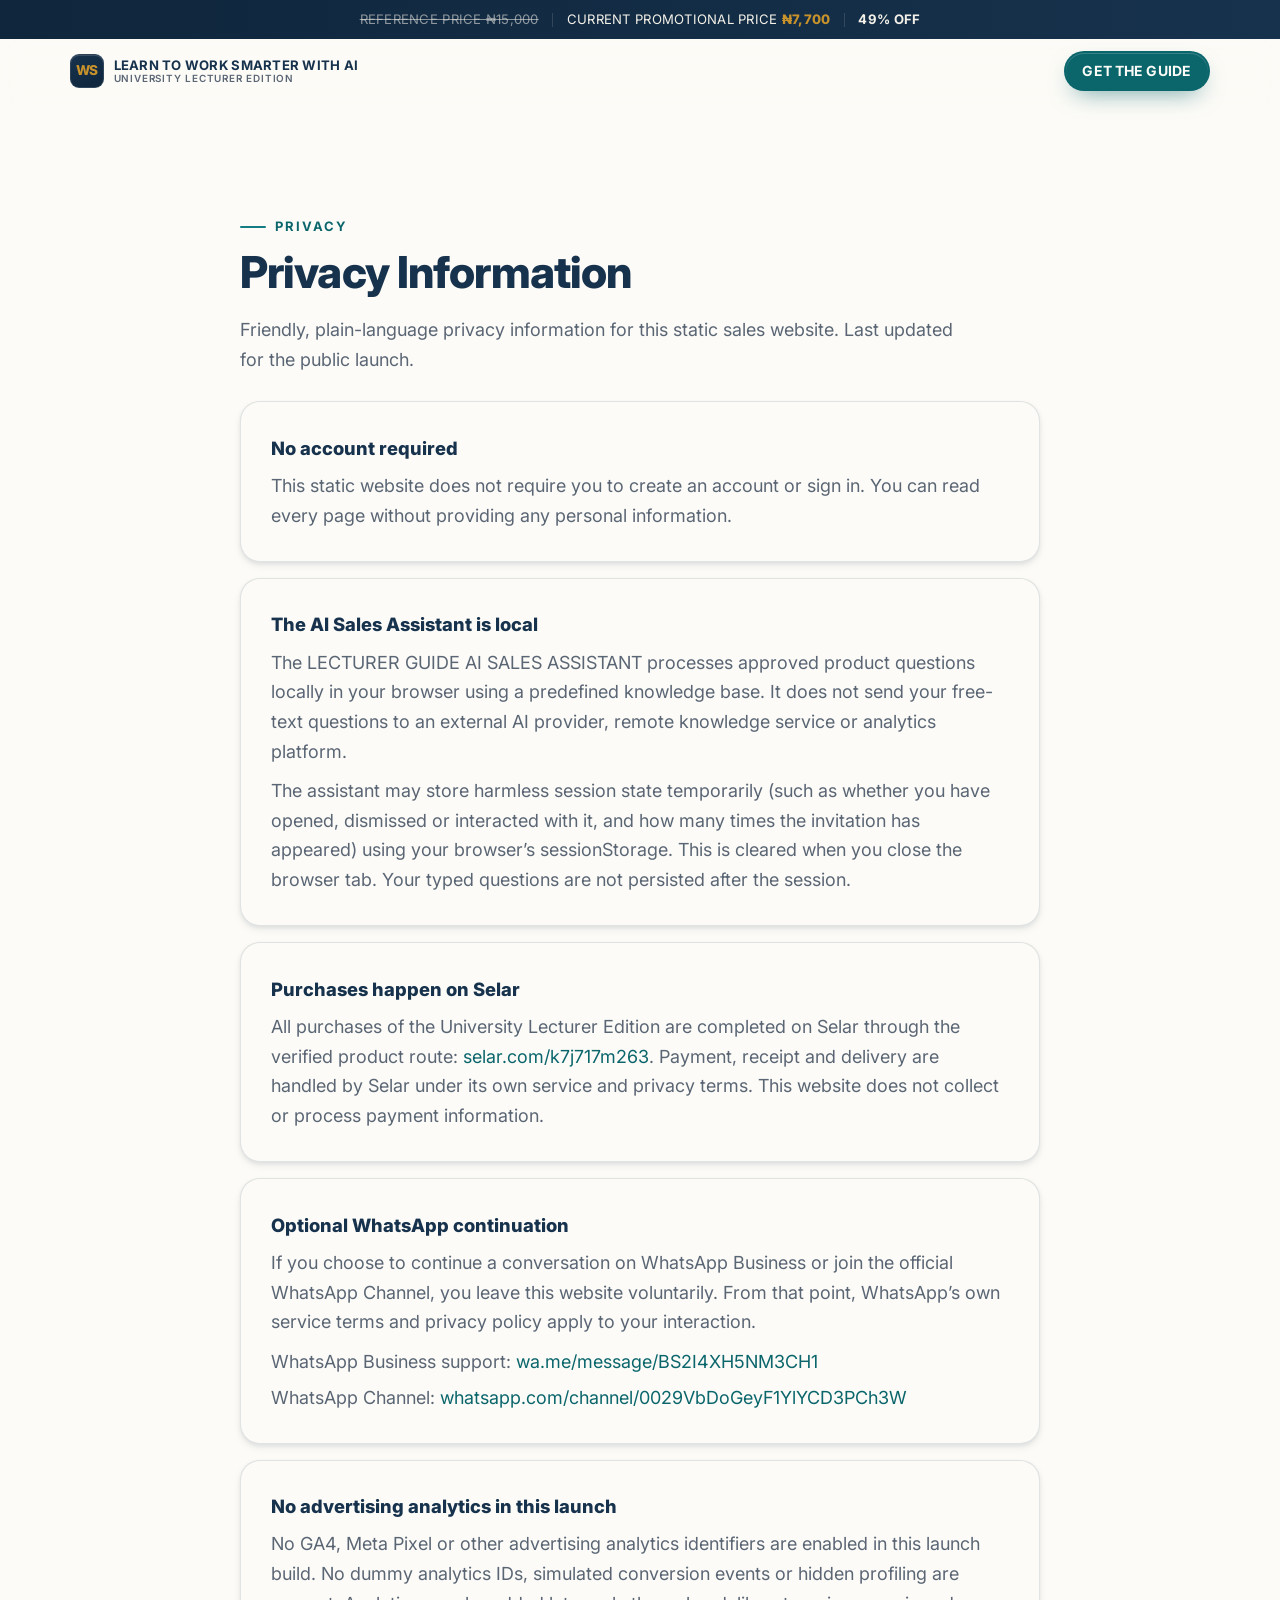
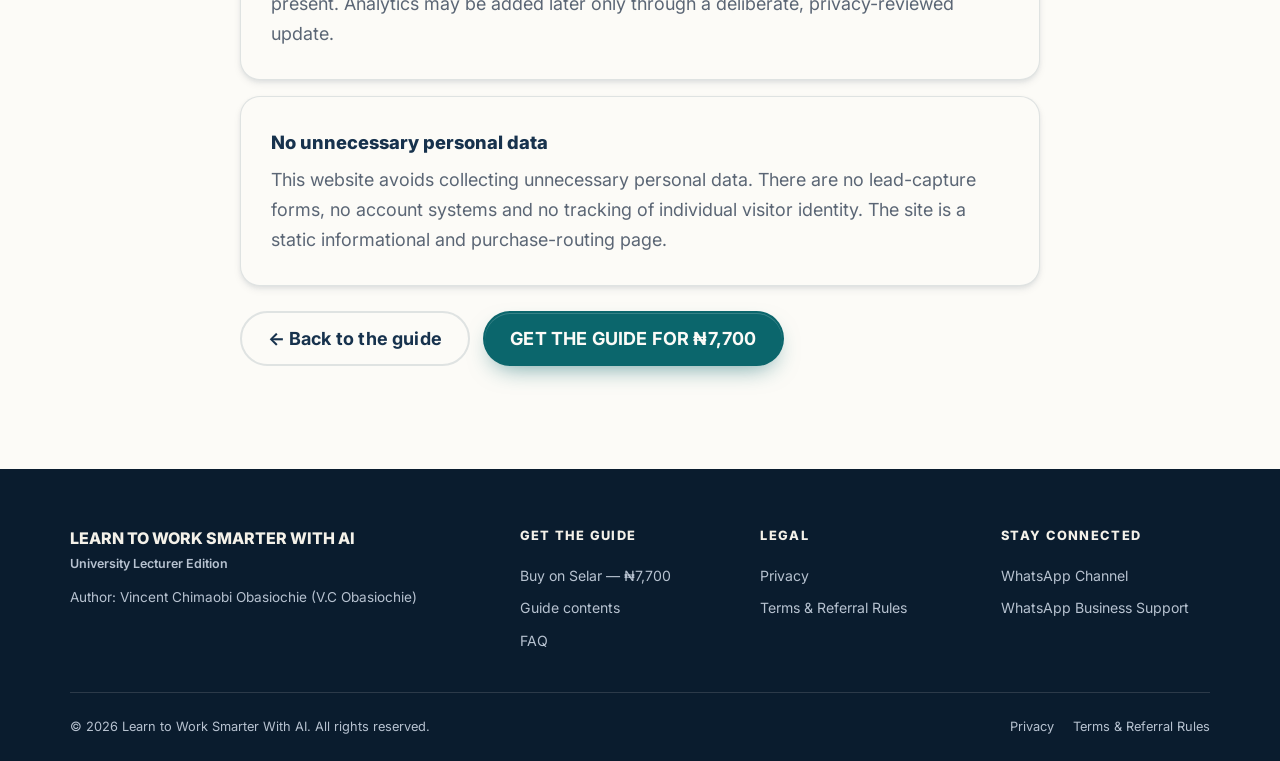
==== privacy.html @ 6c378ecd "Launch: Learn to Work Smarter With AI — University Lecturer Edition Premium, accessible, mobile-firs" ====
<!DOCTYPE html>
<html lang="en">
<head>
  <meta charset="UTF-8" />
  <meta name="viewport" content="width=device-width, initial-scale=1.0" />
  <title>Privacy | Learn to Work Smarter With AI — University Lecturer Edition</title>
  <meta name="description" content="Privacy information for the Learn to Work Smarter With AI University Lecturer Edition static sales website. No account, no advertising analytics, predefined local assistant answers." />
  <link rel="canonical" href="https://worksmarterai.github.io/privacy.html" />
  <link rel="icon" type="image/png" sizes="32x32" href="./favicon-32x32.png" />
  <link rel="apple-touch-icon" sizes="180x180" href="./apple-touch-icon.png" />
  <link rel="manifest" href="./site.webmanifest" />
  <meta name="theme-color" content="#17324D" />
  <link rel="preconnect" href="https://fonts.googleapis.com" />
  <link rel="preconnect" href="https://fonts.gstatic.com" crossorigin />
  <link href="https://fonts.googleapis.com/css2?family=Inter:wght@400;500;600;700;800;900&display=swap" rel="stylesheet" />
  <link rel="stylesheet" href="./css/styles.css" />
</head>
<body>
  <a href="#main" class="sr-only">Skip to main content</a>

  <div class="promo-bar">
    <div class="promo-bar__inner">
      <span class="promo-bar__ref">REFERENCE PRICE ₦15,000</span>
      <span class="promo-bar__sep" aria-hidden="true"></span>
      <span>CURRENT PROMOTIONAL PRICE <span class="promo-bar__now">₦7,700</span></span>
      <span class="promo-bar__sep" aria-hidden="true"></span>
      <span class="promo-bar__off">49% OFF</span>
    </div>
  </div>

  <header class="site-header" id="header">
    <div class="wrap site-header__inner">
      <a href="./index.html" class="brand" aria-label="Learn to Work Smarter With AI — home">
        <span class="brand__mark" aria-hidden="true"><span>WS</span></span>
        <span class="brand__txt"><b>LEARN TO WORK SMARTER WITH AI</b><small>University Lecturer Edition</small></span>
      </a>
      <div class="header-cta">
        <a href="https://selar.com/k7j717m263" class="btn btn--primary btn--sm" rel="noopener" target="_blank">GET THE GUIDE</a>
      </div>
    </div>
  </header>

  <main id="main" class="section">
    <div class="wrap wrap--narrow">
      <span class="eyebrow">PRIVACY</span>
      <h1 class="section-h2" style="margin-top:.6rem">Privacy Information</h1>
      <p class="section-lead">Friendly, plain-language privacy information for this static sales website. Last updated for the public launch.</p>

      <div class="frame frame--light card" style="margin-top:1.6rem">
        <h2 style="font-size:1.15rem;color:var(--c-navy);font-weight:800;margin-bottom:.5rem">No account required</h2>
        <p style="color:var(--c-muted)">This static website does not require you to create an account or sign in. You can read every page without providing any personal information.</p>
      </div>

      <div class="frame frame--light card" style="margin-top:1rem">
        <h2 style="font-size:1.15rem;color:var(--c-navy);font-weight:800;margin-bottom:.5rem">The AI Sales Assistant is local</h2>
        <p style="color:var(--c-muted)">The LECTURER GUIDE AI SALES ASSISTANT processes approved product questions locally in your browser using a predefined knowledge base. It does not send your free-text questions to an external AI provider, remote knowledge service or analytics platform.</p>
        <p style="color:var(--c-muted);margin-top:.6rem">The assistant may store harmless session state temporarily (such as whether you have opened, dismissed or interacted with it, and how many times the invitation has appeared) using your browser&rsquo;s sessionStorage. This is cleared when you close the browser tab. Your typed questions are not persisted after the session.</p>
      </div>

      <div class="frame frame--light card" style="margin-top:1rem">
        <h2 style="font-size:1.15rem;color:var(--c-navy);font-weight:800;margin-bottom:.5rem">Purchases happen on Selar</h2>
        <p style="color:var(--c-muted)">All purchases of the University Lecturer Edition are completed on Selar through the verified product route: <a href="https://selar.com/k7j717m263" target="_blank" rel="noopener">selar.com/k7j717m263</a>. Payment, receipt and delivery are handled by Selar under its own service and privacy terms. This website does not collect or process payment information.</p>
      </div>

      <div class="frame frame--light card" style="margin-top:1rem">
        <h2 style="font-size:1.15rem;color:var(--c-navy);font-weight:800;margin-bottom:.5rem">Optional WhatsApp continuation</h2>
        <p style="color:var(--c-muted)">If you choose to continue a conversation on WhatsApp Business or join the official WhatsApp Channel, you leave this website voluntarily. From that point, WhatsApp&rsquo;s own service terms and privacy policy apply to your interaction.</p>
        <ul style="margin-top:.6rem;display:grid;gap:.4rem;color:var(--c-muted)">
          <li>WhatsApp Business support: <a href="https://wa.me/message/BS2I4XH5NM3CH1" target="_blank" rel="noopener">wa.me/message/BS2I4XH5NM3CH1</a></li>
          <li>WhatsApp Channel: <a href="https://whatsapp.com/channel/0029VbDoGeyF1YlYCD3PCh3W" target="_blank" rel="noopener">whatsapp.com/channel/0029VbDoGeyF1YlYCD3PCh3W</a></li>
        </ul>
      </div>

      <div class="frame frame--light card" style="margin-top:1rem">
        <h2 style="font-size:1.15rem;color:var(--c-navy);font-weight:800;margin-bottom:.5rem">No advertising analytics in this launch</h2>
        <p style="color:var(--c-muted)">No GA4, Meta Pixel or other advertising analytics identifiers are enabled in this launch build. No dummy analytics IDs, simulated conversion events or hidden profiling are present. Analytics may be added later only through a deliberate, privacy-reviewed update.</p>
      </div>

      <div class="frame frame--light card" style="margin-top:1rem">
        <h2 style="font-size:1.15rem;color:var(--c-navy);font-weight:800;margin-bottom:.5rem">No unnecessary personal data</h2>
        <p style="color:var(--c-muted)">This website avoids collecting unnecessary personal data. There are no lead-capture forms, no account systems and no tracking of individual visitor identity. The site is a static informational and purchase-routing page.</p>
      </div>

      <div style="margin-top:1.6rem">
        <a href="./index.html" class="btn btn--ghost-light">← Back to the guide</a>
        <a href="https://selar.com/k7j717m263" class="btn btn--primary" rel="noopener" target="_blank" style="margin-left:.5rem">GET THE GUIDE FOR ₦7,700</a>
      </div>
    </div>
  </main>

  <footer class="site-footer">
    <div class="wrap">
      <div class="site-footer__grid">
        <div class="footer-col">
          <div class="footer-brand">LEARN TO WORK SMARTER WITH AI<small>University Lecturer Edition</small></div>
          <p style="margin-top:.7rem;font-size:0.85rem">Author: Vincent Chimaobi Obasiochie (V.C Obasiochie)</p>
        </div>
        <div class="footer-col">
          <h4>Get the Guide</h4>
          <a href="https://selar.com/k7j717m263" target="_blank" rel="noopener">Buy on Selar — ₦7,700</a>
          <a href="./index.html#contents">Guide contents</a>
          <a href="./index.html#faq">FAQ</a>
        </div>
        <div class="footer-col">
          <h4>Legal</h4>
          <a href="./privacy.html">Privacy</a>
          <a href="./terms.html">Terms &amp; Referral Rules</a>
        </div>
        <div class="footer-col">
          <h4>Stay Connected</h4>
          <a href="https://whatsapp.com/channel/0029VbDoGeyF1YlYCD3PCh3W" target="_blank" rel="noopener">WhatsApp Channel</a>
          <a href="https://wa.me/message/BS2I4XH5NM3CH1" target="_blank" rel="noopener">WhatsApp Business Support</a>
        </div>
      </div>
      <div class="footer-bottom">
        <span>© <span id="year">2026</span> Learn to Work Smarter With AI. All rights reserved.</span>
        <div class="footer-bottom__links">
          <a href="./privacy.html">Privacy</a>
          <a href="./terms.html">Terms &amp; Referral Rules</a>
        </div>
      </div>
    </div>
  </footer>
  <script>
    document.getElementById('year').textContent = new Date().getFullYear();
  </script>
</body>
</html>
---- css/styles.css ----
/* ==========================================================================
   LEARN TO WORK SMARTER WITH AI — University Lecturer Edition
   Advanced Styling System (locked per DOCX Sections 3-10, 36-42, 47)
   Stack: pure static CSS. No frameworks. GitHub Pages compatible.
   ========================================================================== */

/* ---------- 0. Design Tokens (locked colour + type system) ---------- */
:root{
  /* Locked colour system */
  --c-navy:        #17324D;   /* primary authority */
  --c-navy-dark:   #0F263C;   /* secondary authority */
  --c-navy-deeper: #0A1C2E;   /* deepest band */
  --c-teal:        #147D84;   /* action / accent */
  --c-teal-dark:   #0B666C;   /* primary CTA */
  --c-gold:        #C7922B;   /* value accent (restrained) */
  --c-green:       #0B7A53;   /* price / success */
  --c-warm-white:  #FCFBF7;   /* page background */
  --c-charcoal:    #1F2933;   /* body text */
  --c-red:         #B42318;   /* warning only */

  /* Derived tonal variants */
  --c-warm-50:  #FFFEFB;
  --c-warm-100: #F7F4EC;
  --c-warm-200: #EFE9DC;
  --c-warm-300: #E2D9C6;
  --c-line:     rgba(23,50,77,0.12);
  --c-line-soft:rgba(23,50,77,0.07);
  --c-muted:    #5B6675;
  --c-muted-2:  #7B8597;

  /* On-dark tokens */
  --c-on-dark:        #F4F1E9;
  --c-on-dark-muted:  #B7C2D0;
  --c-on-dark-faint:  rgba(244,241,233,0.55);
  --c-dark-line:      rgba(244,241,233,0.14);
  --c-dark-line-soft: rgba(244,241,233,0.07);

  /* Accent tokens */
  --c-teal-soft:  rgba(20,125,132,0.10);
  --c-teal-glow:  rgba(20,125,132,0.32);
  --c-gold-soft:  rgba(199,146,43,0.12);
  --c-gold-glow:  rgba(199,146,43,0.34);
  --c-green-soft: rgba(11,122,83,0.12);

  /* Typography */
  --font-sans: "Inter", "Segoe UI", system-ui, -apple-system, "Helvetica Neue", Arial, sans-serif;
  --font-serif: "Georgia", "Times New Roman", "Source Serif Pro", serif;

  /* Type scale */
  --fs-hero-h1: clamp(2.25rem, 5.4vw, 4rem);          /* 36-64px */
  --fs-section-h2: clamp(1.75rem, 3.5vw, 2.75rem);    /* 28-44px */
  --fs-h3: clamp(1.25rem, 2vw, 1.5rem);
  --fs-body: 1.0625rem;                                /* 17px mobile, 18 desktop handled per-breakpoint */
  --fs-eyebrow: 0.8125rem;
  --fs-micro: 0.75rem;

  /* Layout */
  --maxw: 1220px;
  --measure: 720px;
  --radius-sm: 8px;
  --radius: 14px;
  --radius-lg: 20px;
  --radius-xl: 28px;

  /* Shadows — layered, tinted */
  --sh-1: 0 1px 2px rgba(15,38,60,0.06), 0 1px 1px rgba(15,38,60,0.04);
  --sh-2: 0 4px 10px -2px rgba(15,38,60,0.10), 0 2px 4px rgba(15,38,60,0.06);
  --sh-3: 0 14px 36px -10px rgba(15,38,60,0.20), 0 6px 12px -6px rgba(15,38,60,0.12);
  --sh-4: 0 30px 70px -22px rgba(15,38,60,0.34), 0 12px 24px -10px rgba(15,38,60,0.16);
  --sh-product: 0 40px 80px -30px rgba(10,28,46,0.55), 0 18px 40px -18px rgba(10,28,46,0.40);

  /* Motion */
  --ease: cubic-bezier(0.22, 0.61, 0.36, 1);
  --ease-soft: cubic-bezier(0.4, 0, 0.2, 1);
  --dur: 0.34s;

  /* Z-layers */
  --z-header: 100;
  --z-mobilebar: 90;
  --z-assistant: 95;
  --z-invite: 96;
}

/* ---------- 1. Reset & base ---------- */
*,*::before,*::after{box-sizing:border-box;margin:0;padding:0}
html{scroll-behavior:smooth;-webkit-text-size-adjust:100%}
@media (prefers-reduced-motion: reduce){
  html{scroll-behavior:auto}
  *,*::before,*::after{animation-duration:0.001ms !important;animation-iteration-count:1 !important;transition-duration:0.001ms !important;scroll-behavior:auto !important}
}
body{
  font-family:var(--font-sans);
  background:var(--c-warm-white);
  color:var(--c-charcoal);
  font-size:var(--fs-body);
  line-height:1.65;
  -webkit-font-smoothing:antialiased;
  -moz-osx-font-smoothing:grayscale;
  text-rendering:optimizeLegibility;
  overflow-x:hidden;
  min-height:100vh;
  display:flex;
  flex-direction:column;
}
main{flex:1 0 auto}
img,video{max-width:100%;display:block;height:auto}
a{color:var(--c-teal-dark);text-decoration:none}
a:hover{text-decoration:underline}
button{font:inherit;cursor:pointer;color:inherit;background:none;border:none}
ul,ol{list-style:none}
:focus-visible{outline:3px solid var(--c-teal);outline-offset:3px;border-radius:4px}

/* ---------- 2. Layout primitives ---------- */
.wrap{width:100%;max-width:var(--maxw);margin-inline:auto;padding-inline:clamp(1.25rem,4vw,2.5rem)}
.wrap--narrow{max-width:880px}
.measure{max-width:var(--measure)}
.section{padding-block:clamp(3.5rem,8vw,6.5rem)}
.section--tight{padding-block:clamp(2.5rem,5vw,4rem)}
.section--dark{background:var(--c-navy);color:var(--c-on-dark)}
.section--dark-deep{background:var(--c-navy-dark);color:var(--c-on-dark)}
.section--deeper{background:linear-gradient(180deg,var(--c-navy-dark),var(--c-navy-deeper));color:var(--c-on-dark)}
.section--warm-tint{background:var(--c-warm-100)}
.section--cream{background:var(--c-warm-50)}

/* Section eyebrow + heading rhythm */
.eyebrow{
  display:inline-flex;align-items:center;gap:0.55rem;
  font-size:var(--fs-eyebrow);font-weight:700;letter-spacing:0.16em;
  text-transform:uppercase;color:var(--c-teal-dark);
}
.eyebrow::before{content:"";width:26px;height:2px;background:var(--c-teal);display:inline-block;border-radius:2px}
.section--dark .eyebrow,.section--dark-deep .eyebrow,.section--deeper .eyebrow{color:var(--c-gold)}
.section--dark .eyebrow::before,.section--dark-deep .eyebrow::before,.section--deeper .eyebrow::before{background:var(--c-gold)}
.section-h2{font-size:var(--fs-section-h2);line-height:1.14;font-weight:800;letter-spacing:-0.02em;color:var(--c-navy);margin-top:0.85rem}
.section--dark .section-h2,.section--dark-deep .section-h2,.section--deeper .section-h2{color:var(--c-on-dark)}
.section-lead{font-size:1.125rem;line-height:1.7;color:var(--c-muted);margin-top:1.1rem;max-width:var(--measure)}
.section--dark .section-lead,.section--dark-deep .section-lead,.section--deeper .section-lead{color:var(--c-on-dark-muted)}
.section-head{margin-bottom:clamp(2rem,4vw,3.25rem)}
.section-head--center{text-align:center;margin-inline:auto;max-width:760px}
.section-head--center .eyebrow::before{display:none}
.section-head--center .eyebrow{justify-content:center}

/* ---------- 3. Badge system (Section 7) ---------- */
.badge{
  display:inline-flex;align-items:center;gap:0.4rem;
  padding:0.32rem 0.7rem;border-radius:999px;
  font-size:var(--fs-micro);font-weight:700;letter-spacing:0.06em;text-transform:uppercase;
  border:1px solid transparent;line-height:1;white-space:nowrap;
}
.badge--authority{background:var(--c-navy);color:var(--c-on-dark);border-color:rgba(244,241,233,0.18)}
.badge--teal{background:var(--c-teal-soft);color:var(--c-teal-dark);border-color:rgba(20,125,132,0.28)}
.badge--gold{background:var(--c-gold-soft);color:#8C6315;border-color:rgba(199,146,43,0.36)}
.badge--success{background:var(--c-green-soft);color:var(--c-green);border-color:rgba(11,122,83,0.32)}
.badge--neutral{background:var(--c-warm-100);color:var(--c-navy);border-color:var(--c-line)}
.badge--ghost-dark{background:transparent;color:var(--c-on-dark);border-color:var(--c-dark-line)}
/* Subtle backlight hover for interactive badges */
.badge--hover{transition:transform var(--dur) var(--ease),box-shadow var(--dur) var(--ease),border-color var(--dur) var(--ease)}
.badge--hover:hover{transform:translateY(-1px);box-shadow:0 0 0 3px var(--c-teal-soft),0 6px 16px -6px var(--c-teal-glow)}

/* ---------- 4. Frame & card system (Section 8) ---------- */
.frame{border-radius:var(--radius-lg);position:relative;background:var(--c-warm-white)}
/* A. Premium light frame */
.frame--light{border:1px solid var(--c-line);box-shadow:var(--sh-2);background:var(--c-warm-white)}
/* B. Dark authority frame */
.frame--dark{background:linear-gradient(160deg,var(--c-navy),var(--c-navy-dark));color:var(--c-on-dark);border:1px solid rgba(244,241,233,0.10);box-shadow:var(--sh-3)}
.frame--dark .eyebrow{color:var(--c-gold)}
.frame--dark .eyebrow::before{background:var(--c-gold)}
/* C. Workflow frame */
.frame--workflow{background:var(--c-warm-50);border:1px solid var(--c-line);box-shadow:var(--sh-1)}
/* D. Value frame */
.frame--value{background:linear-gradient(180deg,var(--c-warm-white),var(--c-warm-100));border:1px solid rgba(199,146,43,0.22);box-shadow:var(--sh-2)}
/* E. Success / price frame */
.frame--price{background:var(--c-warm-white);border:1px solid var(--c-line);box-shadow:var(--sh-3)}

.card{padding:clamp(1.4rem,2.4vw,1.9rem);border-radius:var(--radius-lg);height:100%}
.card--tight{padding:1.2rem}

/* Frame backlight hover (premium, hierarchical — not applied to every card) */
.frame--hover{transition:transform var(--dur) var(--ease),box-shadow var(--dur) var(--ease),border-color var(--dur) var(--ease)}
.frame--hover::before{
  content:"";position:absolute;inset:-1px;border-radius:inherit;
  background:radial-gradient(420px circle at var(--mx,50%) var(--my,0%),var(--c-teal-glow),transparent 60%);
  opacity:0;transition:opacity var(--dur) var(--ease);pointer-events:none;z-index:0;
}
.frame--hover:hover{transform:translateY(-3px);box-shadow:var(--sh-4);border-color:rgba(20,125,132,0.34)}
.frame--hover:hover::before{opacity:0.5}
.frame--hover > *{position:relative;z-index:1}
.frame--hover.frame--value::before{background:radial-gradient(420px circle at var(--mx,50%) var(--my,0%),var(--c-gold-glow),transparent 60%)}
.frame--hover.frame--value:hover{border-color:rgba(199,146,43,0.42)}

/* ---------- 5. CTA / button system (Section 36) ---------- */
.btn{
  display:inline-flex;align-items:center;justify-content:center;gap:0.55rem;
  font-weight:700;letter-spacing:0.01em;text-align:center;
  padding:0.92rem 1.6rem;border-radius:999px;
  border:2px solid transparent;cursor:pointer;
  transition:transform var(--dur) var(--ease),box-shadow var(--dur) var(--ease),background var(--dur) var(--ease),border-color var(--dur) var(--ease),color var(--dur) var(--ease);
  min-height:48px;line-height:1.2;text-decoration:none;
}
.btn:active{transform:translateY(1px)}
.btn--primary{background:var(--c-teal-dark);color:var(--c-warm-white);box-shadow:0 10px 24px -10px rgba(11,102,108,0.65),inset 0 1px 0 rgba(255,255,255,0.18)}
.btn--primary:hover{background:#0a5760;transform:translateY(-2px);box-shadow:0 16px 34px -12px rgba(11,102,108,0.72),0 0 0 4px var(--c-teal-soft);text-decoration:none}
.btn--primary:focus-visible{outline:3px solid var(--c-gold);outline-offset:3px}
.btn--gold{background:var(--c-gold);color:#2a1e05;box-shadow:0 10px 24px -10px rgba(199,146,43,0.55)}
.btn--gold:hover{background:#b5821d;transform:translateY(-2px);box-shadow:0 16px 34px -12px rgba(199,146,43,0.6);text-decoration:none}
.btn--ghost-light{background:transparent;color:var(--c-navy);border-color:var(--c-line)}
.btn--ghost-light:hover{border-color:var(--c-teal);color:var(--c-teal-dark);background:var(--c-teal-soft);text-decoration:none}
.btn--ghost-dark{background:rgba(244,241,233,0.06);color:var(--c-on-dark);border-color:var(--c-dark-line)}
.btn--ghost-dark:hover{background:rgba(244,241,233,0.12);border-color:var(--c-gold);color:var(--c-gold);text-decoration:none}
.btn--whatsapp{background:#0B7A53;color:#fff}
.btn--whatsapp:hover{background:#0a6646;transform:translateY(-2px);box-shadow:0 16px 34px -12px rgba(11,122,83,0.55);text-decoration:none}
.btn--block{display:flex;width:100%}
.btn--lg{padding:1.05rem 1.9rem;min-height:54px;font-size:1.0625rem}
.btn--sm{padding:0.6rem 1.05rem;min-height:40px;font-size:0.875rem}
.btn:disabled,.btn--disabled{opacity:0.55;cursor:not-allowed;pointer-events:none}
.btn .icon{width:18px;height:18px;flex:none}

/* Text link */
.tlink{color:var(--c-teal-dark);font-weight:600;border-bottom:1px solid rgba(11,102,108,0.32);padding-bottom:1px;transition:border-color var(--dur) var(--ease),color var(--dur) var(--ease)}
.tlink:hover{color:var(--c-navy);border-color:var(--c-teal);text-decoration:none}

/* ---------- 6. Hanging retail sale tag (Section 7 / 12 / 29 — 49% OFF ONLY) ---------- */
.sale-tag{
  position:relative;display:inline-flex;flex-direction:column;align-items:center;justify-content:center;
  width:84px;height:96px;
  background:linear-gradient(160deg,#cf2b2b,#B42318);
  color:#fff;font-weight:800;
  clip-path:polygon(50% 0,100% 0,100% 100%,50% 88%,0 100%,0 0);
  box-shadow:0 14px 30px -12px rgba(180,35,24,0.6),inset 0 1px 0 rgba(255,255,255,0.22);
  text-align:center;
}
.sale-tag::before{
  content:"";position:absolute;top:9px;left:50%;transform:translateX(-50%);
  width:11px;height:11px;border-radius:50%;background:var(--c-warm-white);
  box-shadow:inset 0 0 0 2px rgba(180,35,24,0.55);
}
.sale-tag__small{font-size:0.62rem;letter-spacing:0.14em;text-transform:uppercase;opacity:0.92;margin-top:0.7rem}
.sale-tag__big{font-size:1.55rem;line-height:1;letter-spacing:-0.02em;margin-top:1px}
.sale-tag--lg{width:104px;height:118px}
.sale-tag--lg .sale-tag__big{font-size:1.95rem}
.sale-tag--lg .sale-tag__small{font-size:0.7rem}

/* ---------- 7. Price treatment ---------- */
.price{display:flex;align-items:baseline;gap:0.6rem;flex-wrap:wrap}
.price__ref{color:var(--c-muted-2);text-decoration:line-through;text-decoration-thickness:2px;font-size:1.05rem;font-weight:600}
.price__now{font-size:clamp(2rem,4.2vw,2.75rem);font-weight:800;color:var(--c-navy);letter-spacing:-0.02em;line-height:1}
.price__now--green{color:var(--c-green)}
.price__note{font-size:0.85rem;color:var(--c-muted)}

/* ---------- 8. Header / sticky nav (Section 13) ---------- */
.site-header{
  position:sticky;top:0;z-index:var(--z-header);
  background:rgba(252,251,247,0.82);
  backdrop-filter:saturate(150%) blur(12px);
  -webkit-backdrop-filter:saturate(150%) blur(12px);
  border-bottom:1px solid transparent;
  transition:border-color var(--dur) var(--ease),background var(--dur) var(--ease),box-shadow var(--dur) var(--ease);
}
.site-header.is-scrolled{border-color:var(--c-line);box-shadow:0 6px 24px -16px rgba(15,38,60,0.4)}
.site-header__inner{display:flex;align-items:center;justify-content:space-between;gap:1rem;height:64px}
.brand{display:flex;align-items:center;gap:0.6rem;font-weight:800;letter-spacing:-0.01em;color:var(--c-navy);font-size:0.98rem;line-height:1.15}
.brand:hover{text-decoration:none}
.brand__mark{
  width:34px;height:34px;border-radius:9px;flex:none;
  background:linear-gradient(150deg,var(--c-navy),var(--c-navy-dark));
  display:grid;place-items:center;color:var(--c-gold);font-weight:800;font-size:0.85rem;
  box-shadow:inset 0 1px 0 rgba(244,241,233,0.16);
  border:1px solid rgba(244,241,233,0.12);
}
.brand__mark span{display:block}
.brand__txt{display:flex;flex-direction:column}
.brand__txt b{font-size:0.82rem;letter-spacing:0.02em}
.brand__txt small{font-size:0.62rem;color:var(--c-muted);font-weight:600;letter-spacing:0.08em;text-transform:uppercase}
.nav{display:none;align-items:center;gap:0.35rem}
.nav a{padding:0.5rem 0.7rem;border-radius:8px;font-size:0.9rem;font-weight:600;color:var(--c-navy);transition:background var(--dur) var(--ease),color var(--dur) var(--ease)}
.nav a:hover{background:var(--c-teal-soft);color:var(--c-teal-dark);text-decoration:none}
.header-cta{display:flex;align-items:center;gap:0.5rem}
.menu-btn{display:inline-flex;align-items:center;justify-content:center;width:42px;height:42px;border-radius:10px;border:1px solid var(--c-line);background:var(--c-warm-white);color:var(--c-navy)}
.menu-btn:hover{border-color:var(--c-teal);color:var(--c-teal-dark)}
.menu-btn[aria-expanded="true"]{background:var(--c-navy);color:var(--c-warm-white);border-color:var(--c-navy)}

/* Mobile drawer */
.mobile-nav{position:fixed;inset:0;z-index:120;display:none}
.mobile-nav[data-open="true"]{display:block}
.mobile-nav__backdrop{position:absolute;inset:0;background:rgba(10,28,46,0.55);backdrop-filter:blur(2px);animation:fade 0.25s var(--ease)}
.mobile-nav__panel{position:absolute;top:0;right:0;bottom:0;width:min(82vw,360px);background:var(--c-warm-white);box-shadow:var(--sh-4);padding:1.25rem;display:flex;flex-direction:column;gap:0.4rem;animation:slideIn 0.3s var(--ease);overflow-y:auto}
.mobile-nav__head{display:flex;align-items:center;justify-content:space-between;margin-bottom:0.6rem}
.mobile-nav a{padding:0.85rem 0.8rem;border-radius:10px;font-weight:600;color:var(--c-navy);border-bottom:1px solid var(--c-line-soft)}
.mobile-nav a:hover{background:var(--c-teal-soft);color:var(--c-teal-dark);text-decoration:none}
.mobile-nav .btn{margin-top:0.8rem}
@keyframes fade{from{opacity:0}to{opacity:1}}
@keyframes slideIn{from{transform:translateX(20px);opacity:0}to{transform:translateX(0);opacity:1}}

/* ---------- 9. Promotional utility bar (Section 12) ---------- */
.promo-bar{background:linear-gradient(90deg,var(--c-navy-dark),var(--c-navy));color:var(--c-on-dark)}
.promo-bar__inner{display:flex;align-items:center;justify-content:center;gap:0.85rem;flex-wrap:wrap;padding:0.55rem 1rem;font-size:0.82rem;letter-spacing:0.02em}
.promo-bar__ref{color:var(--c-on-dark-faint);text-decoration:line-through}
.promo-bar__now{color:var(--c-gold);font-weight:800}
.promo-bar__sep{width:1px;height:14px;background:var(--c-dark-line)}
.promo-bar__off{color:var(--c-on-dark);font-weight:700}

/* ---------- 10. Hero (Section 11) ---------- */
.hero{position:relative;overflow:hidden;background:var(--c-warm-white)}
.hero::before{
  content:"";position:absolute;inset:0;z-index:0;
  background:
    radial-gradient(680px 420px at 78% 8%,rgba(20,125,132,0.12),transparent 70%),
    radial-gradient(560px 380px at 8% 24%,rgba(199,146,43,0.08),transparent 70%);
}
.hero__grid{position:relative;z-index:1;display:grid;grid-template-columns:1fr;gap:clamp(2rem,4vw,3rem);align-items:center;padding-block:clamp(2.5rem,5vw,4.5rem)}
.hero__copy .eyebrow{color:var(--c-teal-dark)}
.hero__h1{font-size:var(--fs-hero-h1);line-height:1.06;font-weight:800;letter-spacing:-0.025em;color:var(--c-navy);margin-top:0.9rem}
.hero__commercial{font-size:clamp(1.15rem,2.2vw,1.55rem);line-height:1.35;font-weight:700;color:var(--c-teal-dark);margin-top:1rem;letter-spacing:-0.01em;max-width:34ch}
.hero__body{margin-top:1.15rem;font-size:1.0625rem;line-height:1.7;color:var(--c-muted);max-width:60ch}
.hero__control{margin-top:1.1rem;display:inline-flex;align-items:center;gap:0.5rem;padding:0.5rem 0.95rem;border:1px solid var(--c-line);background:var(--c-warm-50);border-radius:999px;font-size:0.85rem;font-weight:700;letter-spacing:0.06em;text-transform:uppercase;color:var(--c-navy)}
.hero__control .dot{width:8px;height:8px;border-radius:50%;background:var(--c-teal);box-shadow:0 0 0 3px var(--c-teal-soft)}
.hero__cta-row{display:flex;flex-wrap:wrap;gap:0.75rem;margin-top:1.5rem}
.hero__microcopy{margin-top:1rem;font-size:0.86rem;color:var(--c-muted-2);max-width:50ch;line-height:1.55}
.hero__proof{margin-top:1.6rem;display:flex;flex-wrap:wrap;gap:0.4rem 0.5rem;align-items:center}
.proof-chip{
  display:inline-flex;align-items:center;gap:0.4rem;padding:0.4rem 0.7rem;border-radius:8px;
  background:var(--c-warm-100);border:1px solid var(--c-line);font-size:0.78rem;font-weight:700;color:var(--c-navy);letter-spacing:0.01em
}
.proof-chip b{color:var(--c-teal-dark)}
.hero__price-row{margin-top:1.7rem;display:flex;align-items:center;gap:1rem;flex-wrap:wrap}
.hero__channel{margin-top:1.2rem;display:inline-flex;align-items:center;gap:0.5rem;font-size:0.92rem;font-weight:600;color:var(--c-green)}
.hero__channel a{color:var(--c-green);border-bottom:1px solid rgba(11,122,83,0.3)}
.hero__channel a:hover{color:#0a6646;text-decoration:none}

/* Hero visual / product mockup frame */
.hero__visual{position:relative;display:grid;place-items:center}
.product-stage{position:relative;width:100%;max-width:460px;margin-inline:auto}
.product-stage__glow{position:absolute;inset:-8% -4%;background:radial-gradient(closest-side,rgba(20,125,132,0.22),transparent 72%);filter:blur(6px);z-index:0}
.product-stage__frame{position:relative;z-index:1;border-radius:var(--radius-xl);overflow:hidden;background:linear-gradient(160deg,var(--c-navy),var(--c-navy-dark));padding:14px;box-shadow:var(--sh-product);border:1px solid rgba(244,241,233,0.10)}
.product-stage__frame img{width:100%;border-radius:var(--radius-lg);display:block}
.product-stage__tag{position:absolute;top:-14px;right:-10px;z-index:3;transform:rotate(8deg)}
.product-stage__badge{position:absolute;left:-12px;bottom:18px;z-index:3}

/* ---------- 11. Recognition / workload (Section 14) ---------- */
.recog-list{display:grid;grid-template-columns:1fr;gap:0.9rem;margin-top:1.5rem}
.recog-item{display:grid;grid-template-columns:auto 1fr;gap:0.9rem;align-items:start;padding:1.1rem 1.15rem;border-radius:var(--radius);background:var(--c-warm-white);border:1px solid var(--c-line);box-shadow:var(--sh-1)}
.recog-item__icon{width:38px;height:38px;border-radius:10px;background:var(--c-teal-soft);color:var(--c-teal-dark);display:grid;place-items:center;flex:none;border:1px solid rgba(20,125,132,0.22)}
.recog-item__icon svg{width:20px;height:20px}
.recog-item h3{font-size:1rem;font-weight:700;color:var(--c-navy)}
.recog-item p{font-size:0.9rem;color:var(--c-muted);margin-top:0.2rem;line-height:1.55}
.recog-item__arrow{font-size:0.82rem;font-weight:700;color:var(--c-teal-dark);margin-top:0.4rem}
.recog-cta{margin-top:1.6rem;padding:1.3rem 1.4rem;border-radius:var(--radius-lg);background:linear-gradient(120deg,var(--c-teal-soft),transparent);border:1px solid rgba(20,125,132,0.24);font-weight:700;color:var(--c-navy);font-size:1.05rem}

/* ---------- 12. Working method / 7-step (Section 17) ---------- */
.method-rail{display:grid;grid-template-columns:1fr;gap:0.8rem;margin-top:1.6rem;counter-reset:step}
.method-step{position:relative;padding:1.15rem 1.2rem 1.15rem 3.4rem;border-radius:var(--radius);background:var(--c-warm-white);border:1px solid var(--c-line);box-shadow:var(--sh-1)}
.method-step::before{counter-increment:step;content:counter(step,decimal-leading-zero);position:absolute;left:1rem;top:1.05rem;font-size:0.82rem;font-weight:800;color:var(--c-teal-dark);letter-spacing:0.04em}
.method-step h3{font-size:0.98rem;font-weight:800;color:var(--c-navy);text-transform:uppercase;letter-spacing:0.04em}
.method-step p{font-size:0.9rem;color:var(--c-muted);margin-top:0.25rem;line-height:1.55}
.method-step--human{border-color:rgba(11,122,83,0.34);background:linear-gradient(160deg,#f4fbf7,var(--c-warm-white))}
.method-step--human::before{color:var(--c-green)}
.method-step--save{border-color:rgba(199,146,43,0.32);background:linear-gradient(160deg,var(--c-gold-soft),var(--c-warm-white))}
.method-step--save::before{color:#8C6315}
.method-step__shield{position:absolute;right:1rem;top:1rem;color:var(--c-green)}

/* ---------- 13. Weak vs structured (Section 15) ---------- */
.compare{display:grid;grid-template-columns:1fr;gap:1rem;margin-top:1.6rem}
.compare__col{padding:1.5rem;border-radius:var(--radius-lg);border:1px solid var(--c-line)}
.compare__weak{background:#F2F1EC;border-color:#DCDAD2;color:var(--c-muted)}
.compare__weak h3{color:#6b7280;font-size:1.02rem;font-weight:700;text-transform:uppercase;letter-spacing:0.05em}
.compare__weak li{position:relative;padding:0.55rem 0 0.55rem 1.6rem;border-bottom:1px dashed rgba(0,0,0,0.08);font-size:0.92rem}
.compare__weak li::before{content:"✕";position:absolute;left:0;top:0.55rem;color:#9aa1ab;font-weight:700}
.compare__strong{background:linear-gradient(160deg,var(--c-navy),var(--c-navy-dark));color:var(--c-on-dark);border-color:rgba(20,125,132,0.4);box-shadow:var(--sh-3)}
.compare__strong h3{color:var(--c-gold);font-size:1.02rem;font-weight:700;text-transform:uppercase;letter-spacing:0.05em}
.compare__strong li{position:relative;padding:0.55rem 0 0.55rem 1.8rem;border-bottom:1px solid var(--c-dark-line-soft);font-size:0.92rem}
.compare__strong li::before{content:"";position:absolute;left:0;top:0.6rem;width:16px;height:16px;border-radius:50%;background:var(--c-teal);box-shadow:0 0 0 3px var(--c-teal-soft)}
.compare__strong li:last-child,.compare__weak li:last-child{border-bottom:none}

/* ---------- 14. Task builder 5-part (Section 16) ---------- */
.builder{display:grid;grid-template-columns:1fr;gap:0.9rem;margin-top:1.5rem}
.builder__step{display:grid;grid-template-columns:42px 1fr;gap:1rem;align-items:start;padding:1.1rem;border-radius:var(--radius);background:var(--c-warm-50);border:1px solid var(--c-line)}
.builder__num{width:42px;height:42px;border-radius:12px;background:var(--c-navy);color:var(--c-gold);display:grid;place-items:center;font-weight:800;font-size:1.1rem;flex:none}
.builder__step h3{font-size:0.95rem;font-weight:800;color:var(--c-navy);text-transform:uppercase;letter-spacing:0.03em}
.builder__step p{font-size:0.88rem;color:var(--c-muted);margin-top:0.2rem}
.builder__example{margin-top:0.55rem;font-family:var(--font-serif);font-size:0.86rem;color:var(--c-navy);background:var(--c-warm-white);border:1px dashed var(--c-line);padding:0.55rem 0.7rem;border-radius:8px;line-height:1.5}

/* ---------- 15. Product reveal + video (Section 18) ---------- */
.reveal{display:grid;grid-template-columns:1fr;gap:2rem;align-items:center;margin-top:1.6rem}
.reveal__visual{position:relative}
.reveal__covers{display:grid;grid-template-columns:1fr 1fr;gap:0.9rem;align-items:end}
.reveal__cover{border-radius:var(--radius);overflow:hidden;box-shadow:var(--sh-3);border:1px solid var(--c-line);background:var(--c-warm-white)}
.reveal__cover img{width:100%}
.reveal__cover--back{transform:translateY(18px)}
.reveal__points{display:grid;gap:0.7rem;margin-top:1.4rem}
.reveal__point{display:flex;gap:0.7rem;align-items:flex-start;font-size:0.95rem}
.reveal__point .tick{width:22px;height:22px;border-radius:50%;background:var(--c-green-soft);color:var(--c-green);display:grid;place-items:center;flex:none;font-size:0.75rem;font-weight:800;flex-shrink:0}

/* Video proof block */
.video-block{margin-top:1.6rem;border-radius:var(--radius-lg);overflow:hidden;background:linear-gradient(160deg,var(--c-navy),var(--c-navy-dark));border:1px solid rgba(244,241,233,0.10);box-shadow:var(--sh-3)}
.video-block__head{padding:1.2rem 1.4rem 0.6rem;display:flex;align-items:center;justify-content:space-between;gap:1rem;flex-wrap:wrap}
.video-block__title{color:var(--c-on-dark);font-weight:800;font-size:1.1rem;letter-spacing:-0.01em}
.video-block__media{padding:0.9rem 1.4rem 1.4rem;display:grid;place-items:center}
.video-shell{position:relative;max-width:300px;width:100%;border-radius:var(--radius);overflow:hidden;background:#000;box-shadow:0 30px 60px -25px rgba(0,0,0,0.7);border:1px solid rgba(244,241,233,0.12)}
.video-shell video{width:100%;display:block}
.video-caption{color:var(--c-on-dark-muted);font-size:0.85rem;text-align:center;margin-top:0.9rem;max-width:50ch}

/* ---------- 16. Navigation value (Section 1G) ---------- */
.nav-layers{display:grid;grid-template-columns:1fr;gap:1rem;margin-top:1.5rem}
.nav-layer{padding:1.4rem;border-radius:var(--radius-lg);background:var(--c-warm-white);border:1px solid var(--c-line);box-shadow:var(--sh-2)}
.nav-layer__num{font-size:0.78rem;font-weight:800;color:var(--c-gold);letter-spacing:0.1em;text-transform:uppercase}
.nav-layer h3{font-size:1.05rem;font-weight:800;color:var(--c-navy);margin-top:0.4rem}
.nav-layer p{font-size:0.92rem;color:var(--c-muted);margin-top:0.35rem;line-height:1.55}

/* ---------- 17. Capacity / pillars (Section 1E, 20) ---------- */
.pillars{display:grid;grid-template-columns:1fr;gap:1rem;margin-top:1.5rem}
.pillar{padding:1.5rem;border-radius:var(--radius-lg);border:1px solid var(--c-line);background:var(--c-warm-white);box-shadow:var(--sh-2);height:100%}
.pillar--time{border-top:4px solid var(--c-teal)}
.pillar--prod{border-top:4px solid var(--c-navy)}
.pillar--career{border-top:4px solid var(--c-gold)}
.pillar--more{border-top:4px solid var(--c-green)}
.pillar h3{font-size:0.82rem;font-weight:800;letter-spacing:0.1em;text-transform:uppercase;color:var(--c-teal-dark)}
.pillar--prod h3{color:var(--c-navy)}
.pillar--career h3{color:#8C6315}
.pillar--more h3{color:var(--c-green)}
.pillar__title{font-size:1.1rem;font-weight:800;color:var(--c-navy);margin-top:0.4rem}
.pillar ul{margin-top:0.7rem;display:grid;gap:0.5rem}
.pillar li{position:relative;padding-left:1.3rem;font-size:0.9rem;color:var(--c-muted);line-height:1.5}
.pillar li::before{content:"";position:absolute;left:0;top:0.5rem;width:7px;height:7px;border-radius:50%;background:var(--c-teal)}

/* ---------- 18. Outcomes grid (Section 20) ---------- */
.outcomes{display:grid;grid-template-columns:1fr;gap:0.9rem;margin-top:1.5rem}
.outcome{padding:1.2rem 1.25rem;border-radius:var(--radius);background:var(--c-warm-50);border:1px solid var(--c-line)}
.outcome h3{font-size:0.98rem;font-weight:700;color:var(--c-navy)}
.outcome p{font-size:0.88rem;color:var(--c-muted);margin-top:0.25rem;line-height:1.55}

/* ---------- 19. Toolkit (Section 21, 22) ---------- */
.toolkit-hero{display:grid;grid-template-columns:1fr;gap:1.5rem;margin-top:1.6rem;align-items:start}
.toolkit-stats{display:grid;grid-template-columns:repeat(2,1fr);gap:0.8rem}
.toolkit-stat{padding:1.1rem;border-radius:var(--radius);background:var(--c-warm-white);border:1px solid var(--c-line);text-align:center}
.toolkit-stat b{display:block;font-size:1.7rem;font-weight:800;color:var(--c-teal-dark);line-height:1}
.toolkit-stat span{font-size:0.78rem;color:var(--c-muted);margin-top:0.3rem;display:block}
.quick-use{display:flex;flex-wrap:wrap;gap:0.4rem;align-items:center;margin-top:1.2rem;font-size:0.82rem;font-weight:700;letter-spacing:0.04em}
.quick-use span{padding:0.35rem 0.6rem;border-radius:8px;background:var(--c-teal-soft);color:var(--c-teal-dark);border:1px solid rgba(20,125,132,0.22)}
.quick-use em{color:var(--c-muted-2);font-style:normal;font-weight:600}

.prompt-preview{background:linear-gradient(160deg,var(--c-navy),var(--c-navy-dark));border:1px solid rgba(244,241,233,0.12);border-radius:var(--radius-lg);padding:1.3rem;box-shadow:var(--sh-3);color:var(--c-on-dark)}
.prompt-preview__bar{display:flex;align-items:center;gap:0.5rem;margin-bottom:1rem}
.prompt-preview__bar i{width:11px;height:11px;border-radius:50%;display:inline-block}
.prompt-preview__bar i:nth-child(1){background:#e06c5b}
.prompt-preview__bar i:nth-child(2){background:#e3b441}
.prompt-preview__bar i:nth-child(3){background:#56b87a}
.prompt-preview__bar b{margin-left:0.5rem;font-size:0.78rem;color:var(--c-on-dark-muted);font-weight:600}
.prompt-preview__title{font-size:0.78rem;color:var(--c-gold);letter-spacing:0.1em;text-transform:uppercase;font-weight:700}
.prompt-preview__h{font-size:1.05rem;font-weight:800;margin-top:0.3rem;color:var(--c-on-dark)}
.prompt-preview__field{margin-top:0.9rem}
.prompt-preview__field label{font-size:0.72rem;color:var(--c-on-dark-muted);letter-spacing:0.08em;text-transform:uppercase;font-weight:700}
.prompt-preview__field p{font-family:var(--font-serif);font-size:0.9rem;color:var(--c-on-dark);background:rgba(244,241,233,0.06);border:1px solid var(--c-dark-line-soft);padding:0.6rem 0.75rem;border-radius:8px;margin-top:0.3rem;line-height:1.5}
.prompt-preview__field .replace{color:var(--c-gold);font-weight:600;font-style:italic}
.prompt-preview__foot{margin-top:1rem;padding-top:0.8rem;border-top:1px solid var(--c-dark-line-soft);font-size:0.78rem;color:var(--c-on-dark-muted);display:flex;align-items:center;gap:0.5rem}
.prompt-preview__foot svg{width:15px;height:15px;color:var(--c-teal)}

.categories{display:grid;grid-template-columns:1fr;gap:0.8rem;margin-top:1.6rem}
.cat-card{padding:1.1rem 1.15rem;border-radius:var(--radius);background:var(--c-warm-white);border:1px solid var(--c-line);box-shadow:var(--sh-1);display:grid;grid-template-columns:36px 1fr;gap:0.85rem;align-items:start}
.cat-card__num{width:36px;height:36px;border-radius:10px;background:var(--c-teal-soft);color:var(--c-teal-dark);display:grid;place-items:center;font-weight:800;font-size:0.85rem;border:1px solid rgba(20,125,132,0.24)}
.cat-card h3{font-size:0.92rem;font-weight:700;color:var(--c-navy);line-height:1.3}
.cat-card p{font-size:0.8rem;color:var(--c-muted);margin-top:0.15rem;line-height:1.45}

/* ---------- 20. Demonstrations (Section 23) ---------- */
.demos{display:grid;grid-template-columns:1fr;gap:1rem;margin-top:1.6rem}
.demo{padding:1.4rem;border-radius:var(--radius-lg);background:var(--c-warm-white);border:1px solid var(--c-line);box-shadow:var(--sh-2)}
.demo__tag{display:inline-flex;align-items:center;gap:0.4rem;font-size:0.72rem;font-weight:800;letter-spacing:0.1em;text-transform:uppercase;color:var(--c-teal-dark)}
.demo h3{font-size:1.1rem;font-weight:800;color:var(--c-navy);margin-top:0.35rem}
.demo__flow{margin-top:0.9rem;display:grid;gap:0.4rem}
.demo__step{display:flex;align-items:center;gap:0.6rem;font-size:0.85rem;padding:0.45rem 0;border-bottom:1px solid var(--c-line-soft)}
.demo__step:last-child{border-bottom:none}
.demo__step b{font-size:0.7rem;font-weight:800;color:var(--c-teal-dark);letter-spacing:0.06em;text-transform:uppercase;min-width:88px}
.demo__step span{color:var(--c-charcoal)}
.demo__step--check b{color:var(--c-green)}
.demo__note{margin-top:0.8rem;font-size:0.76rem;color:var(--c-muted-2);font-style:italic}

/* ---------- 21. Guide contents / 7 Parts (Section 24) ---------- */
.parts{display:grid;grid-template-columns:1fr;gap:1rem;margin-top:1.6rem;position:relative}
.part{padding:1.3rem;border-radius:var(--radius-lg);background:var(--c-warm-white);border:1px solid var(--c-line);box-shadow:var(--sh-2);border-left:4px solid var(--c-teal)}
.part__label{font-size:0.72rem;font-weight:800;color:var(--c-gold);letter-spacing:0.12em;text-transform:uppercase}
.part h3{font-size:1.02rem;font-weight:800;color:var(--c-navy);margin-top:0.3rem}
.part__ch{margin-top:0.7rem;display:grid;gap:0.5rem}
.part__ch li{display:grid;grid-template-columns:auto 1fr;gap:0.7rem;font-size:0.88rem;color:var(--c-charcoal);line-height:1.5}
.part__ch li b{color:var(--c-teal-dark);font-size:0.78rem;font-weight:800;letter-spacing:0.04em;min-width:74px}
.part--toolkit{border-left-color:var(--c-gold);background:linear-gradient(160deg,var(--c-gold-soft),var(--c-warm-white))}
.part--toolkit .part__label{color:#8C6315}

/* ---------- 22. Resources (Section 25) ---------- */
.resources{display:grid;grid-template-columns:1fr;gap:0.8rem;margin-top:1.5rem}
.resource{padding:1.1rem 1.15rem;border-radius:var(--radius);background:var(--c-warm-50);border:1px solid var(--c-line);display:grid;grid-template-columns:34px 1fr;gap:0.8rem;align-items:start}
.resource__ic{width:34px;height:34px;border-radius:9px;background:var(--c-navy);color:var(--c-gold);display:grid;place-items:center;flex:none}
.resource__ic svg{width:18px;height:18px}
.resource h3{font-size:0.92rem;font-weight:700;color:var(--c-navy)}
.resource p{font-size:0.83rem;color:var(--c-muted);margin-top:0.15rem;line-height:1.5}

/* ---------- 23. Nigerian relevance (Section 26) ---------- */
.relev{display:grid;grid-template-columns:1fr;gap:0.8rem;margin-top:1.5rem}
.relev-row{display:grid;grid-template-columns:1fr;gap:0.4rem;padding:1rem;border-radius:var(--radius);background:var(--c-warm-white);border:1px solid var(--c-line);box-shadow:var(--sh-1)}
.relev-row__prob{font-size:0.9rem;font-weight:700;color:var(--c-navy)}
.relev-row__flow{font-size:0.8rem;color:var(--c-muted);display:flex;flex-wrap:wrap;gap:0.35rem;align-items:center}
.relev-row__flow b{color:var(--c-teal-dark)}
.relev-row__flow .arr{color:var(--c-muted-2)}

/* ---------- 24. Difference comparison (Section 27) ---------- */
.diff{display:grid;grid-template-columns:1fr;gap:1rem;margin-top:1.6rem}
.diff__col{padding:1.5rem;border-radius:var(--radius-lg)}
.diff__disconnected{background:#F2F1EC;border:1px solid #DCDAD2}
.diff__disconnected h3{color:#6b7280;font-size:1rem;font-weight:700;text-transform:uppercase;letter-spacing:0.05em}
.diff__disconnected li{position:relative;padding:0.5rem 0 0.5rem 1.5rem;font-size:0.9rem;color:var(--c-muted);border-bottom:1px dashed rgba(0,0,0,0.08)}
.diff__disconnected li::before{content:"–";position:absolute;left:0;color:#9aa1ab;font-weight:700}
.diff__system{background:linear-gradient(160deg,var(--c-navy),var(--c-navy-dark));color:var(--c-on-dark);border:1px solid rgba(20,125,132,0.4);box-shadow:var(--sh-3)}
.diff__system h3{color:var(--c-gold);font-size:1rem;font-weight:700;text-transform:uppercase;letter-spacing:0.05em}
.diff__system li{position:relative;padding:0.5rem 0 0.5rem 1.7rem;font-size:0.9rem;border-bottom:1px solid var(--c-dark-line-soft)}
.diff__system li::before{content:"";position:absolute;left:0;top:0.6rem;width:14px;height:14px;border-radius:50%;background:var(--c-teal)}

/* ---------- 25. Who it's for (Section 28) ---------- */
.whofor{display:grid;grid-template-columns:1fr;gap:1rem;margin-top:1.6rem}
.whofor__pos{padding:1.5rem;border-radius:var(--radius-lg);background:linear-gradient(160deg,#f4fbf7,var(--c-warm-white));border:1px solid rgba(11,122,83,0.28);box-shadow:var(--sh-2)}
.whofor__pos h3{color:var(--c-green);font-size:1rem;font-weight:800;text-transform:uppercase;letter-spacing:0.05em}
.whofor__pos li{position:relative;padding:0.45rem 0 0.45rem 1.6rem;font-size:0.9rem;color:var(--c-charcoal);border-bottom:1px solid var(--c-line-soft)}
.whofor__pos li::before{content:"✓";position:absolute;left:0;color:var(--c-green);font-weight:800}
.whofor__neg{padding:1.4rem;border-radius:var(--radius-lg);background:var(--c-warm-50);border:1px solid var(--c-line)}
.whofor__neg h3{color:var(--c-muted);font-size:0.95rem;font-weight:700;text-transform:uppercase;letter-spacing:0.05em}
.whofor__neg li{position:relative;padding:0.4rem 0 0.4rem 1.4rem;font-size:0.86rem;color:var(--c-muted)}
.whofor__neg li::before{content:"";position:absolute;left:0;top:0.65rem;width:6px;height:6px;border-radius:50%;background:var(--c-muted-2)}

/* ---------- 26. Beginner-to-confident (Section 19) ---------- */
.progression-rail{display:flex;flex-wrap:wrap;gap:0.5rem;margin-top:1.4rem}
.prog-step{padding:0.5rem 0.85rem;border-radius:999px;background:var(--c-teal-soft);color:var(--c-teal-dark);font-size:0.8rem;font-weight:800;letter-spacing:0.05em;border:1px solid rgba(20,125,132,0.24)}
.prog-step:nth-child(even){background:var(--c-warm-100);color:var(--c-navy);border-color:var(--c-line)}
.path-cards{display:grid;grid-template-columns:1fr;gap:1rem;margin-top:1.3rem}
.path-card{padding:1.4rem;border-radius:var(--radius-lg);background:var(--c-warm-white);border:1px solid var(--c-line);box-shadow:var(--sh-2)}
.path-card__lvl{font-size:0.74rem;font-weight:800;color:var(--c-gold);letter-spacing:0.1em;text-transform:uppercase}
.path-card h3{font-size:1.08rem;font-weight:800;color:var(--c-navy);margin-top:0.3rem}
.path-card p{font-size:0.9rem;color:var(--c-muted);margin-top:0.35rem;line-height:1.55}

/* ---------- 27. Offer / price (Section 29) ---------- */
.offer-card{padding:clamp(1.6rem,3vw,2.4rem);border-radius:var(--radius-xl);background:var(--c-warm-white);border:1px solid var(--c-line);box-shadow:var(--sh-3);position:relative;overflow:hidden}
.offer-card::before{content:"";position:absolute;top:0;left:0;right:0;height:4px;background:linear-gradient(90deg,var(--c-teal),var(--c-gold),var(--c-green))}
.offer-stack{margin-top:1.4rem;display:grid;gap:0.55rem}
.offer-stack li{position:relative;padding:0.5rem 0 0.5rem 1.7rem;font-size:0.92rem;color:var(--c-charcoal);border-bottom:1px solid var(--c-line-soft)}
.offer-stack li::before{content:"";position:absolute;left:0;top:0.55rem;width:18px;height:18px;border-radius:50%;background:var(--c-green-soft);box-shadow:inset 0 0 0 4px var(--c-green)}
.offer-stack li:last-child{border-bottom:none}
.offer__price-block{display:flex;align-items:center;gap:1.2rem;flex-wrap:wrap;margin-top:1.5rem;padding:1.2rem;border-radius:var(--radius);background:var(--c-warm-100);border:1px solid var(--c-line)}

/* ---------- 28. Referral (Section 30) ---------- */
.referral{padding:1.5rem;border-radius:var(--radius-lg);background:linear-gradient(160deg,var(--c-navy),var(--c-navy-dark));color:var(--c-on-dark);box-shadow:var(--sh-3);border:1px solid rgba(244,241,233,0.10)}
.referral__flow{margin-top:1.2rem;display:grid;gap:0.5rem}
.referral__flow li{display:flex;gap:0.6rem;align-items:center;font-size:0.88rem;padding:0.5rem 0;border-bottom:1px solid var(--c-dark-line-soft)}
.referral__flow li:last-child{border-bottom:none}
.referral__flow b{color:var(--c-gold);font-size:0.74rem;font-weight:800;letter-spacing:0.06em;text-transform:uppercase;min-width:30px}
.referral__count{display:inline-flex;align-items:center;gap:0.4rem;margin-top:1rem;font-weight:800;color:var(--c-gold)}
.referral__count b{font-size:1.6rem}

/* ---------- 29. Channel lead-magnet (Section 31) ---------- */
.channel-card{padding:1.6rem;border-radius:var(--radius-lg);background:linear-gradient(160deg,#f4fbf7,var(--c-warm-white));border:1px solid rgba(11,122,83,0.3);box-shadow:var(--sh-3)}
.channel-card h3{color:var(--c-green);font-size:1.15rem;font-weight:800}
.channel-list{margin-top:1rem;display:grid;gap:0.5rem}
.channel-list li{position:relative;padding-left:1.5rem;font-size:0.9rem;color:var(--c-charcoal)}
.channel-list li::before{content:"";position:absolute;left:0;top:0.55rem;width:9px;height:9px;border-radius:50%;background:var(--c-green)}

/* ---------- 30. FAQ (Section 32) ---------- */
.faq{display:grid;gap:0.7rem;margin-top:1.5rem}
.faq__item{border:1px solid var(--c-line);border-radius:var(--radius);background:var(--c-warm-white);box-shadow:var(--sh-1);overflow:hidden}
.faq__q{width:100%;display:flex;align-items:center;justify-content:space-between;gap:1rem;padding:1.1rem 1.2rem;text-align:left;font-weight:700;color:var(--c-navy);font-size:0.98rem}
.faq__q:hover{background:var(--c-warm-50)}
.faq__q .chev{width:20px;height:20px;flex:none;transition:transform var(--dur) var(--ease);color:var(--c-teal-dark)}
.faq__item[data-open="true"] .faq__q .chev{transform:rotate(180deg)}
.js .faq__a{max-height:0;overflow:hidden;transition:max-height var(--dur) var(--ease)}
.faq__a-inner{padding:0 1.2rem 1.2rem;font-size:0.92rem;color:var(--c-muted);line-height:1.65}
.faq__escalate{margin-top:1.6rem;text-align:center}

/* ---------- 31. Other editions (Section 1H, 32A) ---------- */
.editions{display:grid;grid-template-columns:1fr;gap:1rem;margin-top:1.6rem}
.edition{padding:1.5rem;border-radius:var(--radius-lg);background:var(--c-warm-white);border:1px dashed var(--c-line);position:relative;overflow:hidden;text-align:center}
.edition__placeholder{width:100%;aspect-ratio:3/4;max-width:180px;margin:0 auto 1rem;border-radius:var(--radius);background:repeating-linear-gradient(135deg,var(--c-warm-100),var(--c-warm-100) 12px,var(--c-warm-200) 12px,var(--c-warm-200) 24px);display:grid;place-items:center;color:var(--c-muted-2);border:1px solid var(--c-line)}
.edition__placeholder svg{width:38px;height:38px;opacity:0.5}
.edition h3{font-size:1rem;font-weight:800;color:var(--c-navy)}
.edition__status{display:inline-flex;align-items:center;gap:0.4rem;margin-top:0.6rem;padding:0.35rem 0.75rem;border-radius:999px;font-size:0.72rem;font-weight:800;letter-spacing:0.06em;text-transform:uppercase}
.edition__status--progress{background:var(--c-gold-soft);color:#8C6315;border:1px solid rgba(199,146,43,0.34)}
.edition__status--upcoming{background:var(--c-warm-100);color:var(--c-muted);border:1px solid var(--c-line)}
.edition__btn{margin-top:1rem;display:inline-flex;align-items:center;gap:0.4rem;padding:0.5rem 0.9rem;border-radius:8px;font-size:0.8rem;font-weight:700;color:var(--c-muted-2);background:var(--c-warm-100);border:1px dashed var(--c-line);cursor:not-allowed}

/* ---------- 32. Creator block (Section 33) ---------- */
.creator{display:grid;grid-template-columns:1fr;gap:1.5rem;align-items:center;padding:1.6rem;border-radius:var(--radius-lg);background:var(--c-warm-white);border:1px solid var(--c-line);box-shadow:var(--sh-2)}
.creator__avatar{width:84px;height:84px;border-radius:50%;background:linear-gradient(150deg,var(--c-navy),var(--c-navy-dark));display:grid;place-items:center;color:var(--c-gold);font-weight:800;font-size:1.5rem;border:3px solid var(--c-warm-100);box-shadow:var(--sh-2)}
.creator h3{font-size:1.15rem;font-weight:800;color:var(--c-navy)}
.creator__role{font-size:0.82rem;color:var(--c-teal-dark);font-weight:700;letter-spacing:0.05em;text-transform:uppercase;margin-top:0.2rem}
.creator p{font-size:0.92rem;color:var(--c-muted);margin-top:0.6rem;line-height:1.6}

/* ---------- 33. Final close (Section 34) ---------- */
.final-close{position:relative;overflow:hidden;background:linear-gradient(180deg,var(--c-navy-dark),var(--c-navy-deeper));color:var(--c-on-dark)}
.final-close::before{content:"";position:absolute;inset:0;background:radial-gradient(600px 360px at 50% 0%,rgba(20,125,132,0.22),transparent 70%)}
.final-close__inner{position:relative;z-index:1;text-align:center;max-width:760px;margin-inline:auto}
.final-close__h{font-size:clamp(1.75rem,3.6vw,2.6rem);font-weight:800;letter-spacing:-0.02em;color:var(--c-on-dark);line-height:1.15}
.final-close__p{margin-top:1rem;color:var(--c-on-dark-muted);font-size:1.05rem;line-height:1.7}
.final-close__price{margin:1.6rem auto;display:inline-flex;align-items:center;gap:1.2rem;padding:1rem 1.6rem;border-radius:var(--radius);background:rgba(244,241,233,0.06);border:1px solid var(--c-dark-line)}

/* ---------- 34. Footer (Section 35) ---------- */
.site-footer{background:var(--c-navy-deeper);color:var(--c-on-dark-muted);padding-block:clamp(2.5rem,5vw,3.5rem) 1.5rem}
.site-footer__grid{display:grid;grid-template-columns:1fr;gap:2rem}
.footer-col h4{color:var(--c-on-dark);font-size:0.8rem;font-weight:800;letter-spacing:0.1em;text-transform:uppercase;margin-bottom:0.8rem}
.footer-col a{display:block;color:var(--c-on-dark-muted);font-size:0.88rem;padding:0.3rem 0;transition:color var(--dur) var(--ease)}
.footer-col a:hover{color:var(--c-gold);text-decoration:none}
.footer-brand{color:var(--c-on-dark);font-weight:800;font-size:1rem}
.footer-brand small{display:block;color:var(--c-on-dark-muted);font-weight:600;font-size:0.78rem;margin-top:0.2rem}
.footer-bottom{margin-top:2.2rem;padding-top:1.4rem;border-top:1px solid var(--c-dark-line);display:flex;flex-direction:column;gap:0.8rem;font-size:0.8rem}
.footer-bottom__links{display:flex;flex-wrap:wrap;gap:0.5rem 1.2rem}
.footer-bottom a{color:var(--c-on-dark-muted)}
.footer-bottom a:hover{color:var(--c-gold);text-decoration:none}
.footer-safety{padding:0.9rem 1rem;border-radius:var(--radius);background:rgba(180,35,24,0.12);border:1px solid rgba(180,35,24,0.34);color:#F4C9C4;font-size:0.8rem;line-height:1.5}

/* ---------- 35. Mobile sticky purchase bar (Section 37) ---------- */
.mobile-bar{position:fixed;left:0;right:0;bottom:0;z-index:var(--z-mobilebar);background:rgba(15,38,60,0.96);backdrop-filter:blur(10px);border-top:1px solid var(--c-dark-line);padding:0.6rem 0.8rem calc(0.6rem + env(safe-area-inset-bottom,0px));display:none;align-items:center;justify-content:space-between;gap:0.8rem;box-shadow:0 -10px 30px -16px rgba(0,0,0,0.5)}
.mobile-bar.is-visible{display:flex}
.mobile-bar__info{display:flex;flex-direction:column;line-height:1.1}
.mobile-bar__info b{color:var(--c-on-dark);font-size:1.05rem;font-weight:800}
.mobile-bar__info span{color:var(--c-on-dark-muted);font-size:0.72rem;text-decoration:line-through}
.mobile-bar .btn{flex:1;max-width:62%}

/* ---------- 36. AI Sales Assistant (Section 1K) ---------- */
.assistant-launcher{position:fixed;right:max(1rem,env(safe-area-inset-right,0px));bottom:max(1rem,calc(env(safe-area-inset-bottom,0px) + 70px));z-index:var(--z-assistant);display:flex;flex-direction:column;align-items:flex-end;gap:0.6rem}
.assistant-btn{width:58px;height:58px;border-radius:50%;background:linear-gradient(150deg,var(--c-teal-dark),var(--c-teal));color:var(--c-warm-white);display:grid;place-items:center;box-shadow:0 14px 30px -10px rgba(11,102,108,0.6),inset 0 1px 0 rgba(255,255,255,0.2);border:1px solid rgba(244,241,233,0.2);transition:transform var(--dur) var(--ease),box-shadow var(--dur) var(--ease)}
.assistant-btn:hover{transform:translateY(-2px) scale(1.03);box-shadow:0 18px 38px -12px rgba(11,102,108,0.7)}
.assistant-btn svg{width:26px;height:26px}
.assistant-btn__pulse{position:absolute;top:-2px;right:-2px;width:14px;height:14px;border-radius:50%;background:var(--c-gold);border:2px solid var(--c-warm-white)}

.assistant-invite{max-width:260px;background:var(--c-warm-white);border:1px solid var(--c-line);border-radius:14px;padding:0.8rem 0.9rem;box-shadow:var(--sh-3);font-size:0.85rem;color:var(--c-charcoal);display:none;align-items:flex-start;gap:0.6rem;animation:inviteIn 0.4s var(--ease)}
.assistant-invite[data-show="true"]{display:flex}
.assistant-invite__ic{width:28px;height:28px;border-radius:50%;background:var(--c-teal-soft);color:var(--c-teal-dark);display:grid;place-items:center;flex:none}
.assistant-invite__close{margin-left:auto;color:var(--c-muted-2);font-size:0.9rem;padding:2px;line-height:1}
@keyframes inviteIn{from{opacity:0;transform:translateY(8px) scale(0.97)}to{opacity:1;transform:translateY(0) scale(1)}}

.assistant-panel{position:fixed;right:max(1rem,env(safe-area-inset-right,0px));bottom:max(1rem,calc(env(safe-area-inset-bottom,0px) + 70px));width:min(380px,calc(100vw - 2rem));max-height:min(620px,calc(100vh - 140px));background:var(--c-warm-white);border:1px solid var(--c-line);border-radius:var(--radius-lg);box-shadow:var(--sh-4);z-index:var(--z-assistant);display:none;flex-direction:column;overflow:hidden;animation:panelIn 0.3s var(--ease)}
.assistant-panel[data-open="true"]{display:flex}
@keyframes panelIn{from{opacity:0;transform:translateY(12px) scale(0.97)}to{opacity:1;transform:translateY(0) scale(1)}}
.assistant-head{background:linear-gradient(120deg,var(--c-navy),var(--c-navy-dark));color:var(--c-on-dark);padding:1rem 1.1rem;display:flex;align-items:center;gap:0.7rem}
.assistant-head__ic{width:38px;height:38px;border-radius:50%;background:rgba(244,241,233,0.12);display:grid;place-items:center;color:var(--c-gold);flex:none}
.assistant-head__ic svg{width:20px;height:20px}
.assistant-head h3{font-size:0.92rem;font-weight:800;line-height:1.2}
.assistant-head small{font-size:0.7rem;color:var(--c-on-dark-muted);letter-spacing:0.04em}
.assistant-head__actions{margin-left:auto;display:flex;gap:0.3rem}
.assistant-head__actions button{width:32px;height:32px;border-radius:8px;color:var(--c-on-dark-muted);display:grid;place-items:center;transition:background var(--dur) var(--ease),color var(--dur) var(--ease)}
.assistant-head__actions button:hover{background:rgba(244,241,233,0.12);color:var(--c-on-dark)}
.assistant-head__actions svg{width:16px;height:16px}

.assistant-safety{background:rgba(180,35,24,0.08);border-bottom:1px solid rgba(180,35,24,0.28);color:#8a2018;font-size:0.72rem;padding:0.55rem 1.1rem;line-height:1.45;display:flex;gap:0.4rem;align-items:flex-start}
.assistant-safety svg{width:14px;height:14px;flex:none;margin-top:1px}

.assistant-body{flex:1;overflow-y:auto;padding:1rem 1.1rem;display:flex;flex-direction:column;gap:0.7rem}
.assistant-body::-webkit-scrollbar{width:6px}
.assistant-body::-webkit-scrollbar-thumb{background:var(--c-line);border-radius:3px}
.msg{max-width:88%;padding:0.7rem 0.85rem;border-radius:12px;font-size:0.86rem;line-height:1.55}
.msg--bot{background:var(--c-warm-100);border:1px solid var(--c-line);color:var(--c-charcoal);border-bottom-left-radius:4px;align-self:flex-start}
.msg--user{background:var(--c-teal-dark);color:var(--c-warm-white);border-bottom-right-radius:4px;align-self:flex-end}
.msg__cta{margin-top:0.55rem;display:flex;flex-direction:column;gap:0.4rem}
.msg__cta a{display:inline-flex;align-items:center;justify-content:center;gap:0.4rem;padding:0.55rem 0.85rem;border-radius:8px;font-size:0.82rem;font-weight:700;text-decoration:none}
.msg__cta a.btn-buy{background:var(--c-teal-dark);color:var(--c-warm-white)}
.msg__cta a.btn-buy:hover{background:#0a5760}
.msg__cta a.btn-wa{background:#0B7A53;color:#fff}
.msg__cta a.btn-wa:hover{background:#0a6646}
.msg__cta a.btn-channel{background:var(--c-gold);color:#2a1e05}
.msg__cta a.btn-channel:hover{background:#b5821d}

.starter-chips{display:flex;flex-wrap:wrap;gap:0.4rem;padding:0.7rem 1.1rem;border-top:1px solid var(--c-line-soft)}
.starter-chips button{font-size:0.78rem;padding:0.4rem 0.65rem;border-radius:999px;background:var(--c-teal-soft);color:var(--c-teal-dark);border:1px solid rgba(20,125,132,0.24);font-weight:600;transition:background var(--dur) var(--ease)}
.starter-chips button:hover{background:var(--c-teal);color:var(--c-warm-white)}

.assistant-input{display:flex;gap:0.5rem;padding:0.7rem 1.1rem;border-top:1px solid var(--c-line);background:var(--c-warm-50)}
.assistant-input input{flex:1;padding:0.6rem 0.8rem;border:1px solid var(--c-line);border-radius:8px;font:inherit;font-size:0.86rem;background:var(--c-warm-white);color:var(--c-charcoal)}
.assistant-input input:focus{outline:none;border-color:var(--c-teal);box-shadow:0 0 0 3px var(--c-teal-soft)}
.assistant-input button{width:42px;height:42px;border-radius:8px;background:var(--c-teal-dark);color:var(--c-warm-white);display:grid;place-items:center;flex:none}
.assistant-input button:hover{background:#0a5760}
.assistant-input button:disabled{opacity:0.5;cursor:not-allowed}

.sr-only{position:absolute;width:1px;height:1px;padding:0;margin:-1px;overflow:hidden;clip:rect(0,0,0,0);white-space:nowrap;border:0}

/* ---------- 37. Utility bar / misc ---------- */
.split-2{display:grid;grid-template-columns:1fr;gap:1.4rem;align-items:start}
.tag-row{display:flex;flex-wrap:wrap;gap:0.5rem;margin-top:1rem}
.lead-quote{font-family:var(--font-serif);font-size:1.15rem;line-height:1.6;color:var(--c-navy);border-left:3px solid var(--c-gold);padding-left:1rem;margin-top:1rem}
.divider-soft{height:1px;background:linear-gradient(90deg,transparent,var(--c-line),transparent);margin-block:1.4rem}
.text-center{text-align:center}

/* ---------- 38. Reveal-on-scroll ---------- */
.reveal-on-scroll{opacity:0;transform:translateY(18px);transition:opacity 0.6s var(--ease),transform 0.6s var(--ease)}
.reveal-on-scroll.is-visible{opacity:1;transform:none}
@media (prefers-reduced-motion: reduce){.reveal-on-scroll{opacity:1;transform:none}}

/* ==========================================================================
   RESPONSIVE — breakpoint families per Section 47 (<=480, 481-767, 768-1023, >=1024)
   ========================================================================== */

/* --- >= 481px --- */
@media (min-width:481px){
  :root{--fs-body:1.125rem}
  .recog-list{grid-template-columns:1fr 1fr}
  .toolkit-stats{grid-template-columns:repeat(2,1fr)}
  .outcomes{grid-template-columns:1fr 1fr}
  .categories{grid-template-columns:1fr 1fr}
  .demos{grid-template-columns:1fr 1fr}
  .resources{grid-template-columns:1fr 1fr}
  .path-cards{grid-template-columns:1fr 1fr 1fr}
  .editions{grid-template-columns:1fr 1fr 1fr}
  .site-footer__grid{grid-template-columns:1fr 1fr}
}

/* --- >= 768px --- */
@media (min-width:768px){
  .nav{display:flex}
  .menu-btn{display:none}
  .hero__grid{grid-template-columns:1.05fr 0.95fr}
  .builder{grid-template-columns:1fr 1fr}
  .pillars{grid-template-columns:1fr 1fr}
  .nav-layers{grid-template-columns:repeat(3,1fr)}
  .compare{grid-template-columns:1fr 1fr}
  .diff{grid-template-columns:1fr 1fr}
  .whofor{grid-template-columns:1.4fr 1fr}
  .reveal{grid-template-columns:1fr 1fr}
  .parts{grid-template-columns:1fr 1fr}
  .creator{grid-template-columns:auto 1fr}
  .site-footer__grid{grid-template-columns:2fr 1fr 1fr 1fr}
  .footer-bottom{flex-direction:row;align-items:center;justify-content:space-between}
  .relev{grid-template-columns:1fr 1fr}
  .toolkit-hero{grid-template-columns:1fr 1fr;gap:2rem}
  .video-shell{max-width:260px}
}

/* --- >= 1024px --- */
@media (min-width:1024px){
  body{font-size:1.125rem}
  .hero__h1{font-size:4rem}
  .categories{grid-template-columns:repeat(3,1fr)}
  .demos{grid-template-columns:repeat(2,1fr)}
  .outcomes{grid-template-columns:repeat(2,1fr)}
  .resources{grid-template-columns:repeat(3,1fr)}
  .parts{grid-template-columns:repeat(2,1fr)}
  .relev{grid-template-columns:1fr 1fr}
  .method-rail{grid-template-columns:repeat(7,1fr);gap:0.5rem}
  .method-step{padding:1.1rem 0.9rem 1.1rem 2.6rem;min-height:160px}
  .method-step::before{left:0.9rem;top:0.9rem;font-size:0.72rem}
  .method-step h3{font-size:0.78rem}
  .method-step p{font-size:0.8rem}
  .pillars{grid-template-columns:repeat(4,1fr)}
}

/* --- >= 1280px max measure for long copy --- */
@media (min-width:1280px){
  .hero__body{font-size:1.125rem}
}
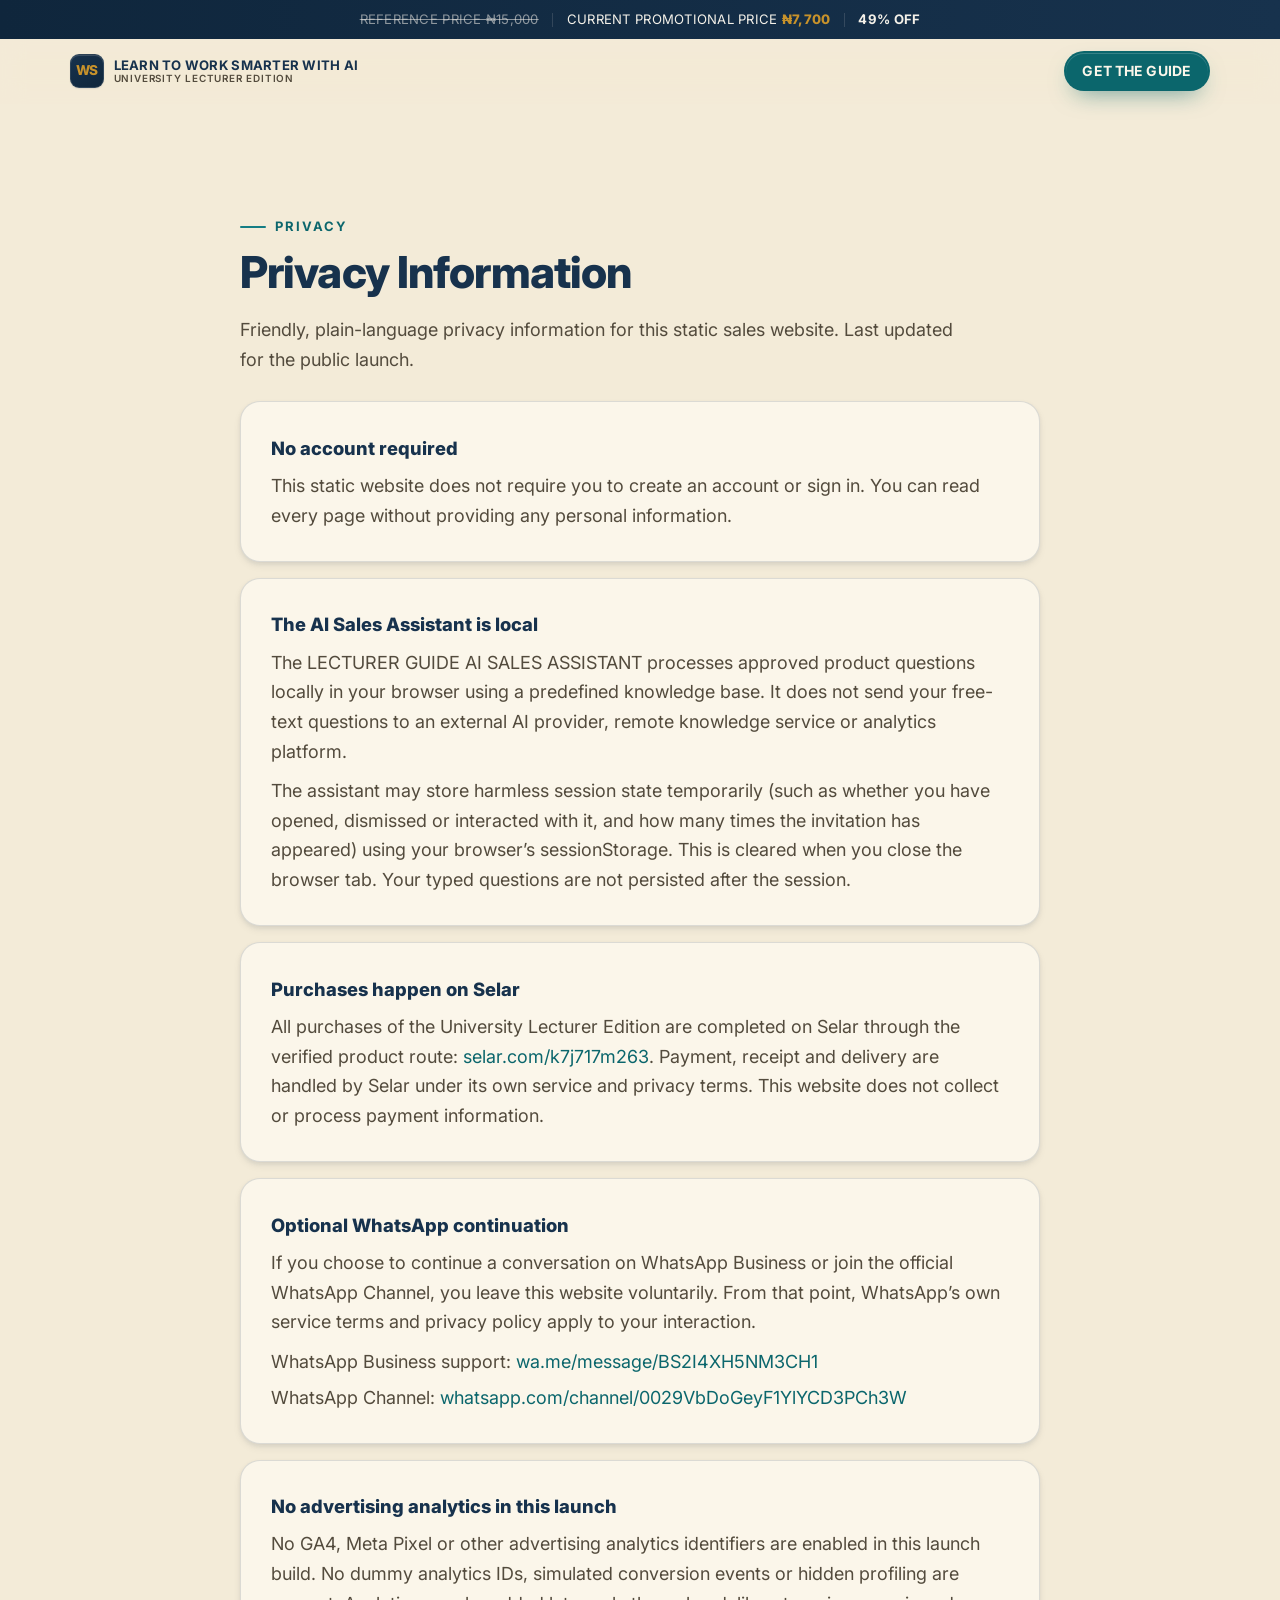
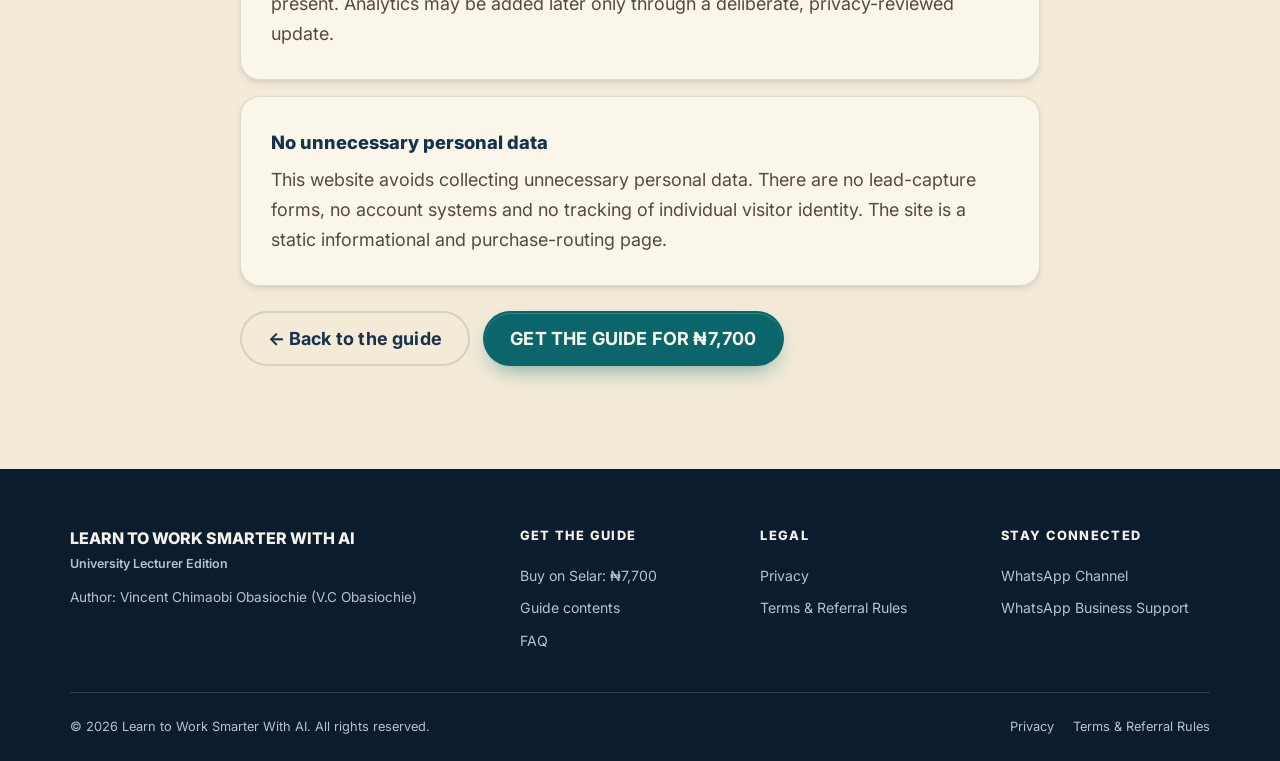
==== commit 17d85ef8: "Interactivity + copy upgrade: nav-layer & starting-level cards; em-dash audit Targeted correction (e" ====
--- a/privacy.html
+++ b/privacy.html
@@ -3,7 +3,7 @@
 <head>
   <meta charset="UTF-8" />
   <meta name="viewport" content="width=device-width, initial-scale=1.0" />
-  <title>Privacy | Learn to Work Smarter With AI — University Lecturer Edition</title>
+  <title>Privacy | Learn to Work Smarter With AI: University Lecturer Edition</title>
   <meta name="description" content="Privacy information for the Learn to Work Smarter With AI University Lecturer Edition static sales website. No account, no advertising analytics, predefined local assistant answers." />
   <link rel="canonical" href="https://worksmarterai.github.io/privacy.html" />
   <link rel="icon" type="image/png" sizes="32x32" href="./favicon-32x32.png" />
@@ -30,7 +30,7 @@
 
   <header class="site-header" id="header">
     <div class="wrap site-header__inner">
-      <a href="./index.html" class="brand" aria-label="Learn to Work Smarter With AI — home">
+      <a href="./index.html" class="brand" aria-label="Learn to Work Smarter With AI, home">
         <span class="brand__mark" aria-hidden="true"><span>WS</span></span>
         <span class="brand__txt"><b>LEARN TO WORK SMARTER WITH AI</b><small>University Lecturer Edition</small></span>
       </a>
@@ -97,7 +97,7 @@
         </div>
         <div class="footer-col">
           <h4>Get the Guide</h4>
-          <a href="https://selar.com/k7j717m263" target="_blank" rel="noopener">Buy on Selar — ₦7,700</a>
+          <a href="https://selar.com/k7j717m263" target="_blank" rel="noopener">Buy on Selar: ₦7,700</a>
           <a href="./index.html#contents">Guide contents</a>
           <a href="./index.html#faq">FAQ</a>
         </div>
--- a/css/styles.css
+++ b/css/styles.css
@@ -18,15 +18,18 @@
   --c-charcoal:    #1F2933;   /* body text */
   --c-red:         #B42318;   /* warning only */
 
-  /* Derived tonal variants */
-  --c-warm-50:  #FFFEFB;
-  --c-warm-100: #F7F4EC;
-  --c-warm-200: #EFE9DC;
-  --c-warm-300: #E2D9C6;
-  --c-line:     rgba(23,50,77,0.12);
-  --c-line-soft:rgba(23,50,77,0.07);
-  --c-muted:    #5B6675;
-  --c-muted-2:  #7B8597;
+  /* Warm cream tonal family — publication-aligned, milky-brown */
+  --c-cream:     #F3EBD8;   /* warm milky cream — section / page background */
+  --c-cream-2:   #EDE3CC;   /* deeper warm cream — warm-tint sections (rhythm) */
+  --c-warm-white:#FBF6EA;   /* lighter cream — cards / inner surfaces (hierarchy) */
+  --c-warm-50:   #F8F2E4;   /* lightest cream — worksheet / inset surfaces */
+  --c-warm-100:  #EDE3CC;   /* alias of cream-2 for warm-tint sections */
+  --c-warm-200:  #E5D9BE;   /* deeper cream — borders / placeholders */
+  --c-warm-300:  #D9CDB0;
+  --c-line:      rgba(23,50,77,0.14);
+  --c-line-soft: rgba(23,50,77,0.08);
+  --c-muted:     #534B3D;    /* warm-tinted muted text — AA on cream */
+  --c-muted-2:   #6B6354;
 
   /* On-dark tokens */
   --c-on-dark:        #F4F1E9;
@@ -90,7 +93,7 @@
 }
 body{
   font-family:var(--font-sans);
-  background:var(--c-warm-white);
+  background:var(--c-cream);
   color:var(--c-charcoal);
   font-size:var(--fs-body);
   line-height:1.65;
@@ -119,7 +122,7 @@
 .section--dark{background:var(--c-navy);color:var(--c-on-dark)}
 .section--dark-deep{background:var(--c-navy-dark);color:var(--c-on-dark)}
 .section--deeper{background:linear-gradient(180deg,var(--c-navy-dark),var(--c-navy-deeper));color:var(--c-on-dark)}
-.section--warm-tint{background:var(--c-warm-100)}
+.section--warm-tint{background:var(--c-cream-2)}
 .section--cream{background:var(--c-warm-50)}
 
 /* Section eyebrow + heading rhythm */
@@ -250,7 +253,7 @@
 /* ---------- 8. Header / sticky nav (Section 13) ---------- */
 .site-header{
   position:sticky;top:0;z-index:var(--z-header);
-  background:rgba(252,251,247,0.82);
+  background:rgba(243,235,216,0.86);
   backdrop-filter:saturate(150%) blur(12px);
   -webkit-backdrop-filter:saturate(150%) blur(12px);
   border-bottom:1px solid transparent;
@@ -261,12 +264,13 @@
 .brand{display:flex;align-items:center;gap:0.6rem;font-weight:800;letter-spacing:-0.01em;color:var(--c-navy);font-size:0.98rem;line-height:1.15}
 .brand:hover{text-decoration:none}
 .brand__mark{
-  width:34px;height:34px;border-radius:9px;flex:none;
+  width:34px;height:34px;border-radius:9px;flex:none;overflow:hidden;
   background:linear-gradient(150deg,var(--c-navy),var(--c-navy-dark));
   display:grid;place-items:center;color:var(--c-gold);font-weight:800;font-size:0.85rem;
-  box-shadow:inset 0 1px 0 rgba(244,241,233,0.16);
+  box-shadow:inset 0 1px 0 rgba(244,241,233,0.16),var(--sh-1);
   border:1px solid rgba(244,241,233,0.12);
 }
+.brand__mark img{width:100%;height:100%;object-fit:cover;object-position:center 30%;display:block}
 .brand__mark span{display:block}
 .brand__txt{display:flex;flex-direction:column}
 .brand__txt b{font-size:0.82rem;letter-spacing:0.02em}
@@ -322,6 +326,11 @@
   background:var(--c-warm-100);border:1px solid var(--c-line);font-size:0.78rem;font-weight:700;color:var(--c-navy);letter-spacing:0.01em
 }
 .proof-chip b{color:var(--c-teal-dark)}
+/* Interactive proof-chip badge — reuses existing chip look, adds affordances */
+.proof-chip--btn{cursor:pointer;font:inherit;text-align:left;transition:transform var(--dur) var(--ease),box-shadow var(--dur) var(--ease),border-color var(--dur) var(--ease),background var(--dur) var(--ease)}
+.proof-chip--btn:hover{transform:translateY(-1px);border-color:rgba(20,125,132,0.42);box-shadow:0 6px 14px -6px var(--c-teal-glow)}
+.proof-chip--btn:active{transform:translateY(0)}
+.proof-chip--btn:focus-visible{outline:3px solid var(--c-teal);outline-offset:2px}
 .hero__price-row{margin-top:1.7rem;display:flex;align-items:center;gap:1rem;flex-wrap:wrap}
 .hero__channel{margin-top:1.2rem;display:inline-flex;align-items:center;gap:0.5rem;font-size:0.92rem;font-weight:600;color:var(--c-green)}
 .hero__channel a{color:var(--c-green);border-bottom:1px solid rgba(11,122,83,0.3)}
@@ -434,6 +443,11 @@
 .toolkit-stat{padding:1.1rem;border-radius:var(--radius);background:var(--c-warm-white);border:1px solid var(--c-line);text-align:center}
 .toolkit-stat b{display:block;font-size:1.7rem;font-weight:800;color:var(--c-teal-dark);line-height:1}
 .toolkit-stat span{font-size:0.78rem;color:var(--c-muted);margin-top:0.3rem;display:block}
+.toolkit-stat--btn{width:100%;text-align:center;cursor:pointer;font:inherit;color:inherit;position:relative;transition:transform var(--dur) var(--ease),box-shadow var(--dur) var(--ease),border-color var(--dur) var(--ease)}
+.toolkit-stat--btn:hover{transform:translateY(-2px);box-shadow:var(--sh-2);border-color:rgba(20,125,132,0.34)}
+.toolkit-stat--btn:focus-visible{outline:3px solid var(--c-teal);outline-offset:3px}
+.toolkit-stat--btn .hint{display:block;font-size:0.62rem;color:var(--c-teal-dark);font-weight:700;letter-spacing:0.06em;text-transform:uppercase;margin-top:0.45rem;opacity:0.85}
+.toolkit-stat--btn::after{content:"";display:inline-block;width:14px;height:14px;margin-left:0.3rem;vertical-align:-2px;background:linear-gradient(45deg,transparent 45%,currentColor 45% 55%,transparent 55%);opacity:0.5}
 .quick-use{display:flex;flex-wrap:wrap;gap:0.4rem;align-items:center;margin-top:1.2rem;font-size:0.82rem;font-weight:700;letter-spacing:0.04em}
 .quick-use span{padding:0.35rem 0.6rem;border-radius:8px;background:var(--c-teal-soft);color:var(--c-teal-dark);border:1px solid rgba(20,125,132,0.22)}
 .quick-use em{color:var(--c-muted-2);font-style:normal;font-weight:600}
@@ -582,7 +596,8 @@
 
 /* ---------- 32. Creator block (Section 33) ---------- */
 .creator{display:grid;grid-template-columns:1fr;gap:1.5rem;align-items:center;padding:1.6rem;border-radius:var(--radius-lg);background:var(--c-warm-white);border:1px solid var(--c-line);box-shadow:var(--sh-2)}
-.creator__avatar{width:84px;height:84px;border-radius:50%;background:linear-gradient(150deg,var(--c-navy),var(--c-navy-dark));display:grid;place-items:center;color:var(--c-gold);font-weight:800;font-size:1.5rem;border:3px solid var(--c-warm-100);box-shadow:var(--sh-2)}
+.creator__avatar{width:84px;height:84px;border-radius:50%;overflow:hidden;background:linear-gradient(150deg,var(--c-navy),var(--c-navy-dark));display:grid;place-items:center;color:var(--c-gold);font-weight:800;font-size:1.5rem;border:3px solid var(--c-warm-100);box-shadow:var(--sh-2);flex:none}
+.creator__avatar img{width:100%;height:100%;object-fit:cover;object-position:center 25%;display:block}
 .creator h3{font-size:1.15rem;font-weight:800;color:var(--c-navy)}
 .creator__role{font-size:0.82rem;color:var(--c-teal-dark);font-weight:700;letter-spacing:0.05em;text-transform:uppercase;margin-top:0.2rem}
 .creator p{font-size:0.92rem;color:var(--c-muted);margin-top:0.6rem;line-height:1.6}
@@ -661,9 +676,12 @@
 .msg__cta a.btn-channel{background:var(--c-gold);color:#2a1e05}
 .msg__cta a.btn-channel:hover{background:#b5821d}
 
-.starter-chips{display:flex;flex-wrap:wrap;gap:0.4rem;padding:0.7rem 1.1rem;border-top:1px solid var(--c-line-soft)}
-.starter-chips button{font-size:0.78rem;padding:0.4rem 0.65rem;border-radius:999px;background:var(--c-teal-soft);color:var(--c-teal-dark);border:1px solid rgba(20,125,132,0.24);font-weight:600;transition:background var(--dur) var(--ease)}
-.starter-chips button:hover{background:var(--c-teal);color:var(--c-warm-white)}
+/* Inline quick-replies inside the conversation flow */
+.quick-replies{display:flex;flex-wrap:wrap;gap:0.4rem;margin-top:0.55rem;align-self:flex-start;max-width:92%}
+.quick-replies button{font-size:0.76rem;padding:0.4rem 0.7rem;border-radius:999px;background:var(--c-teal-soft);color:var(--c-teal-dark);border:1px solid rgba(20,125,132,0.26);font-weight:600;min-height:34px;transition:background var(--dur) var(--ease),color var(--dur) var(--ease),transform var(--dur) var(--ease)}
+.quick-replies button:hover{background:var(--c-teal);color:var(--c-warm-white);transform:translateY(-1px)}
+.quick-replies button:focus-visible{outline:3px solid var(--c-teal);outline-offset:2px}
+.quick-replies--intro{margin-top:0.7rem}
 
 .assistant-input{display:flex;gap:0.5rem;padding:0.7rem 1.1rem;border-top:1px solid var(--c-line);background:var(--c-warm-50)}
 .assistant-input input{flex:1;padding:0.6rem 0.8rem;border:1px solid var(--c-line);border-radius:8px;font:inherit;font-size:0.86rem;background:var(--c-warm-white);color:var(--c-charcoal)}
@@ -685,6 +703,79 @@
 .reveal-on-scroll{opacity:0;transform:translateY(18px);transition:opacity 0.6s var(--ease),transform 0.6s var(--ease)}
 .reveal-on-scroll.is-visible{opacity:1;transform:none}
 @media (prefers-reduced-motion: reduce){.reveal-on-scroll{opacity:1;transform:none}}
+
+/* ==========================================================================
+   PROOF DETAIL MODAL — accessible interactive explanation panels
+   ========================================================================== */
+.proof-modal{position:fixed;inset:0;z-index:130;display:none;align-items:center;justify-content:center;padding:1rem}
+.proof-modal[data-open="true"]{display:flex}
+.proof-modal__backdrop{position:absolute;inset:0;background:rgba(10,28,46,0.62);backdrop-filter:blur(3px);animation:fade 0.25s var(--ease)}
+.proof-modal__dialog{position:relative;z-index:1;width:min(560px,94vw);max-height:min(86vh,720px);display:flex;flex-direction:column;background:var(--c-warm-white);border:1px solid var(--c-line);border-radius:var(--radius-lg);box-shadow:var(--sh-4);overflow:hidden;animation:modalIn 0.3s var(--ease)}
+@keyframes modalIn{from{opacity:0;transform:translateY(14px) scale(0.97)}to{opacity:1;transform:none}}
+.proof-modal__head{background:linear-gradient(120deg,var(--c-navy),var(--c-navy-dark));color:var(--c-on-dark);padding:1.1rem 1.3rem;display:flex;align-items:center;gap:0.8rem}
+.proof-modal__num{font-size:1.9rem;font-weight:800;color:var(--c-gold);line-height:1;min-width:48px}
+.proof-modal__head h3{font-size:0.92rem;font-weight:800;color:var(--c-on-dark);line-height:1.25}
+.proof-modal__head small{font-size:0.72rem;color:var(--c-on-dark-muted);letter-spacing:0.04em}
+.proof-modal__close{margin-left:auto;width:36px;height:36px;border-radius:9px;color:var(--c-on-dark-muted);display:grid;place-items:center;transition:background var(--dur) var(--ease),color var(--dur) var(--ease)}
+.proof-modal__close:hover{background:rgba(244,241,233,0.12);color:var(--c-on-dark)}
+.proof-modal__close svg{width:18px;height:18px}
+.proof-modal__body{padding:1.3rem;overflow-y:auto;overscroll-behavior:contain}
+.proof-modal__body::-webkit-scrollbar{width:6px}
+.proof-modal__body::-webkit-scrollbar-thumb{background:var(--c-line);border-radius:3px}
+.proof-modal__block{margin-bottom:1rem}
+.proof-modal__block:last-child{margin-bottom:0}
+.proof-modal__label{font-size:0.7rem;font-weight:800;letter-spacing:0.1em;text-transform:uppercase;color:var(--c-teal-dark);margin-bottom:0.3rem}
+.proof-modal__block p{font-size:0.9rem;color:var(--c-charcoal);line-height:1.6}
+.proof-modal__block ul{margin-top:0.35rem;display:grid;gap:0.35rem}
+.proof-modal__block li{position:relative;padding-left:1.2rem;font-size:0.86rem;color:var(--c-muted);line-height:1.5}
+.proof-modal__block li::before{content:"";position:absolute;left:0;top:0.55rem;width:7px;height:7px;border-radius:50%;background:var(--c-teal)}
+.proof-modal__flow{display:flex;flex-wrap:wrap;gap:0.35rem;align-items:center;margin-top:0.4rem;font-size:0.74rem;font-weight:700;letter-spacing:0.04em}
+.proof-modal__flow span{padding:0.3rem 0.55rem;border-radius:7px;background:var(--c-teal-soft);color:var(--c-teal-dark);border:1px solid rgba(20,125,132,0.24)}
+.proof-modal__flow em{color:var(--c-muted-2);font-style:normal}
+.proof-modal__result{margin-top:1rem;padding:0.9rem 1rem;border-radius:var(--radius);background:linear-gradient(160deg,var(--c-green-soft),var(--c-warm-white));border:1px solid rgba(11,122,83,0.24);font-size:0.86rem;color:var(--c-charcoal);line-height:1.55}
+.proof-modal__result b{color:var(--c-green)}
+.proof-modal__foot{padding:0.8rem 1.3rem;border-top:1px solid var(--c-line);background:var(--c-warm-50);display:flex;gap:0.6rem;justify-content:flex-end;flex-wrap:wrap}
+
+/* ==========================================================================
+   INTERACTIVE INFO CARDS — nav-layer + path-card made clickable buttons
+   Reuses the proof-modal component shell for the explanatory panel.
+   ========================================================================== */
+.card--btn{width:100%;text-align:left;font:inherit;color:inherit;cursor:pointer;display:block;position:relative}
+.card--btn:focus-visible{outline:3px solid var(--c-teal);outline-offset:3px}
+.card--btn-hint{display:block;margin-top:0.7rem;font-size:0.7rem;font-weight:700;letter-spacing:0.06em;text-transform:uppercase;color:var(--c-teal-dark);opacity:0.85}
+/* Info-modal content blocks (separated title/lead/body/scenario/value/progression/closing) */
+.info-modal__lead{font-size:1rem;font-weight:600;color:var(--c-navy);line-height:1.55;margin-bottom:1rem;padding-bottom:0.9rem;border-bottom:1px solid var(--c-line-soft)}
+.info-modal__block{margin-bottom:1rem}
+.info-modal__block:last-child{margin-bottom:0}
+.info-modal__label{font-size:0.7rem;font-weight:800;letter-spacing:0.1em;text-transform:uppercase;color:var(--c-teal-dark);margin-bottom:0.35rem}
+.info-modal__block p{font-size:0.9rem;color:var(--c-charcoal);line-height:1.6;margin-bottom:0.5rem}
+.info-modal__scenario{padding:0.9rem 1rem;border-radius:var(--radius);background:var(--c-warm-100);border:1px solid var(--c-line)}
+.info-modal__scenario p{font-size:0.88rem;color:var(--c-charcoal);line-height:1.6}
+.info-modal__scenario p:last-child{margin-bottom:0}
+.info-modal__value{padding:0.9rem 1rem;border-radius:var(--radius);background:linear-gradient(160deg,var(--c-green-soft),var(--c-warm-white));border:1px solid rgba(11,122,83,0.24)}
+.info-modal__value p{font-size:0.88rem;color:var(--c-charcoal);line-height:1.6}
+.info-modal__value p:last-child{margin-bottom:0}
+.info-modal__progression{display:flex;flex-direction:column;gap:0.4rem;padding:0.9rem 1rem;border-radius:var(--radius);background:var(--c-teal-soft);border:1px solid rgba(20,125,132,0.24)}
+.info-modal__progression .step{display:flex;align-items:center;gap:0.6rem;font-size:0.82rem;font-weight:700;color:var(--c-teal-dark);letter-spacing:0.04em}
+.info-modal__progression .step b{font-size:0.72rem;background:var(--c-navy);color:var(--c-gold);padding:0.15rem 0.45rem;border-radius:5px;letter-spacing:0.06em}
+.info-modal__progression .arr{align-self:center;color:var(--c-teal);font-size:1rem;line-height:1}
+.info-modal__progression .support{font-size:0.8rem;font-weight:600;color:var(--c-navy);text-align:center;margin-top:0.4rem;line-height:1.5}
+.info-modal__closing{margin-top:1rem;padding:0.85rem 1rem;border-radius:var(--radius);background:linear-gradient(120deg,var(--c-navy),var(--c-navy-dark));color:var(--c-on-dark);font-size:0.82rem;font-weight:800;letter-spacing:0.04em;text-align:center;line-height:1.5}
+.info-modal__closing.gold{color:var(--c-gold)}
+@media (max-width:480px){
+  .info-modal__progression .step{font-size:0.78rem}
+}
+
+/* Mobile assistant sizing — keep inside viewport, controls reachable */
+@media (max-width:480px){
+  .assistant-panel{right:0.5rem;left:0.5rem;bottom:calc(env(safe-area-inset-bottom,0px) + 66px);width:auto;max-height:min(72vh,calc(100vh - 150px))}
+  .assistant-launcher{right:0.6rem;bottom:calc(env(safe-area-inset-bottom,0px) + 82px)}
+  .assistant-btn{width:52px;height:52px}
+  .assistant-btn svg{width:24px;height:24px}
+  .assistant-invite{max-width:220px;font-size:0.8rem}
+  .proof-modal__dialog{max-height:88vh}
+  .proof-modal__num{font-size:1.6rem;min-width:40px}
+}
 
 /* ==========================================================================
    RESPONSIVE — breakpoint families per Section 47 (<=480, 481-767, 768-1023, >=1024)
